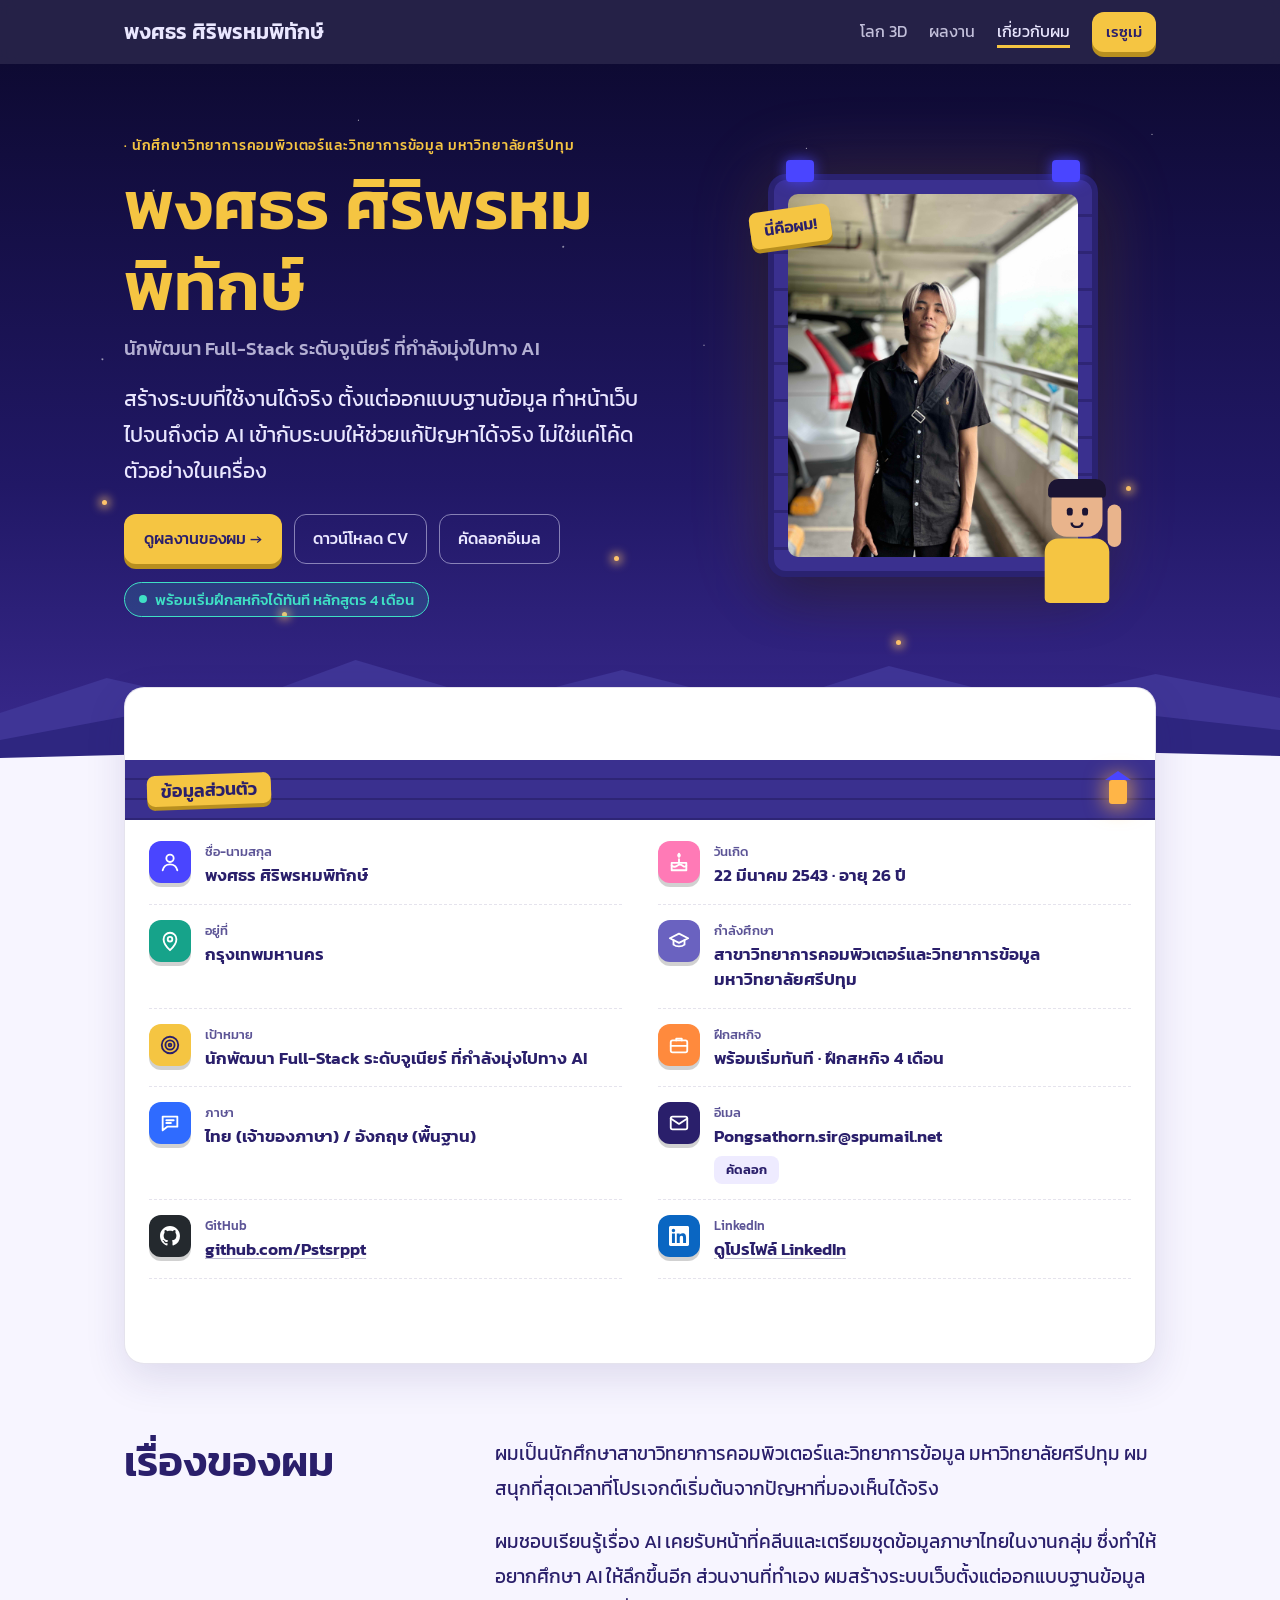
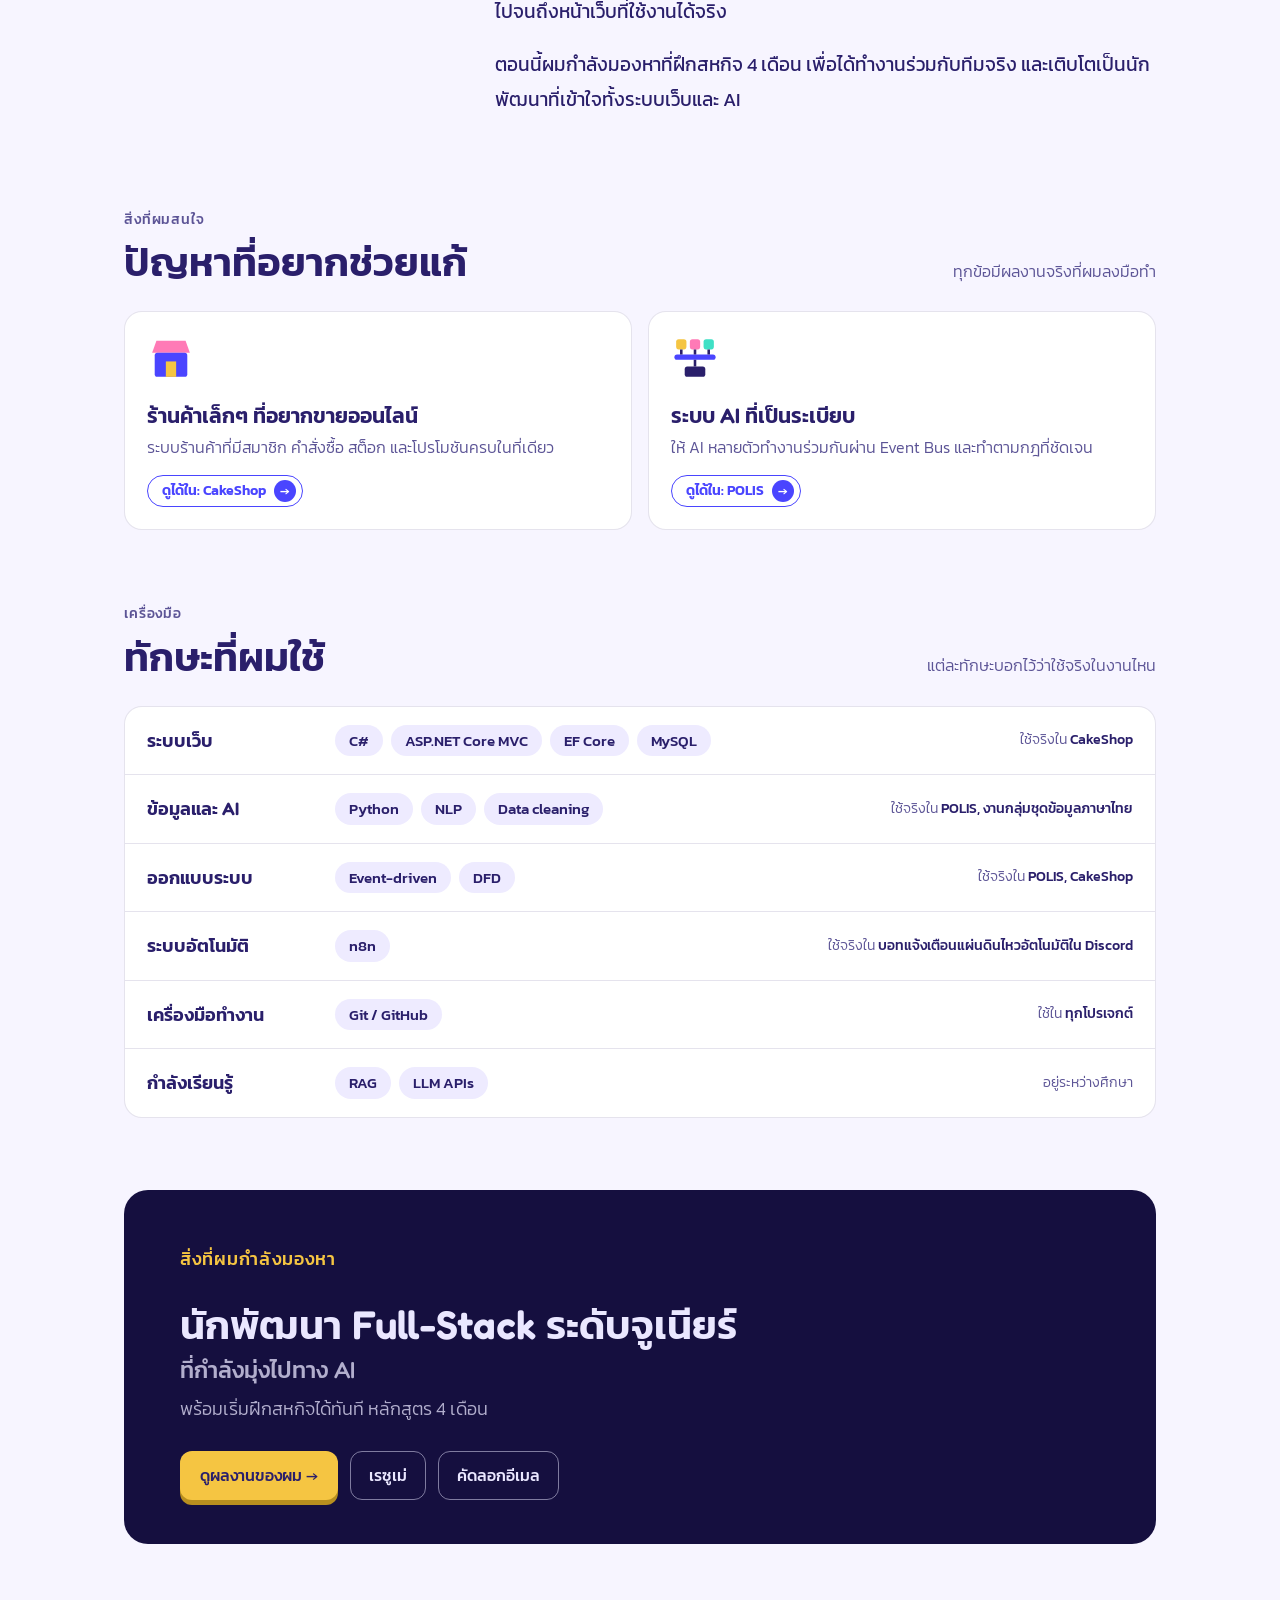
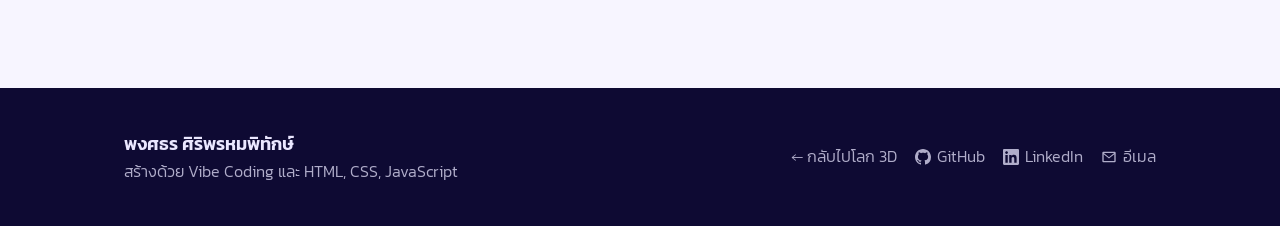
==== about.html @ 07e04ef9 "Add favicon and Open Graph / Twitter Card meta tags to all pages Also reverts URLs back to the Portf" ====
<!DOCTYPE html>
<html lang="th">
<head>
<meta charset="UTF-8">
<meta name="viewport" content="width=device-width, initial-scale=1">
<title>เกี่ยวกับผม | Pongsathorn Siriprompitak</title>
<meta name="description" content="แนะนำตัว Pongsathorn Siriprompitak นักศึกษาวิทยาการคอมพิวเตอร์และวิทยาการข้อมูล มหาวิทยาลัยศรีปทุม พร้อมฝึกสหกิจ">
<link rel="icon" type="image/svg+xml" href="favicon.svg">
<meta property="og:type" content="profile">
<meta property="og:title" content="เกี่ยวกับผม | Pongsathorn Siriprompitak">
<meta property="og:description" content="แนะนำตัว Pongsathorn Siriprompitak นักศึกษาวิทยาการคอมพิวเตอร์และวิทยาการข้อมูล มหาวิทยาลัยศรีปทุม พร้อมฝึกสหกิจ">
<meta property="og:url" content="https://pstsrppt.github.io/PortfolioPstsrppt.github.io/about.html">
<meta property="og:image" content="https://pstsrppt.github.io/PortfolioPstsrppt.github.io/images/me.jpg">
<meta name="twitter:card" content="summary_large_image">
<link rel="preconnect" href="https://fonts.googleapis.com">
<link href="https://fonts.googleapis.com/css2?family=Fredoka:wght@500;600;700&family=Kanit:wght@300;400;500;600&display=swap" rel="stylesheet">
<link rel="stylesheet" href="style.css">
</head>
<body>
<nav class="topnav" aria-label="เมนูหลัก"><div class="wrap">
  <a class="logo" href="index.html"><span data-bind="first">Pongsathorn</span><span class="ln"> <span data-bind="last">Siriprompitak</span></span></a>
  <div class="links">
    <a class="hide-m" href="index.html">โลก 3D</a>
    <a href="projects.html">ผลงาน</a>
    <a href="about.html">เกี่ยวกับผม</a>
    <a class="btn y sm" href="resume.html">เรซูเม่</a>
  </div>
</div></nav>
<header class="hero" data-glow>
  <span class="fly" style="left:8%;top:62%"></span><span class="fly" style="left:22%;top:78%;animation-delay:1.2s"></span>
  <span class="fly" style="left:48%;top:70%;animation-delay:2.4s"></span><span class="fly" style="left:70%;top:82%;animation-delay:.6s"></span>
  <span class="fly" style="left:88%;top:60%;animation-delay:3s"></span>
  <div class="wrap hgrid">
    <div>
      <p class="kick">· นักศึกษาวิทยาการคอมพิวเตอร์และวิทยาการข้อมูล มหาวิทยาลัยศรีปทุม</p>
      <h1><span data-bind="name">พงศธร ศิริพรหมพิทักษ์</span></h1>
      <p class="alias" data-bind="career">นักพัฒนา Full-Stack ระดับจูเนียร์ ที่กำลังมุ่งไปทาง AI</p>
      <p class="lead">สร้างระบบที่ใช้งานได้จริง ตั้งแต่ออกแบบฐานข้อมูล ทำหน้าเว็บ ไปจนถึงต่อ AI เข้ากับระบบให้ช่วยแก้ปัญหาได้จริง ไม่ใช่แค่โค้ดตัวอย่างในเครื่อง</p>
      <div class="ctas">
        <a class="btn y" href="projects.html">ดูผลงานของผม →</a>
        <a class="btn g" href="resume.pdf" download>ดาวน์โหลด CV</a>
        <button class="btn g" data-copy>คัดลอกอีเมล</button>
      </div>
      <span class="badge below"><i></i><span data-bind="avail">พร้อมเริ่มฝึกสหกิจได้ทันที</span></span>
    </div>
    <div class="frame">
      <span class="cap l"></span><span class="cap r"></span>
      <div class="board">
        <div class="photo">
          <img src="images/me.jpg" alt="รูปของผม">
        </div>
      </div>
      <span class="sticker">นี่คือผม!</span>
      <div class="peek"><div class="buddy" aria-hidden="true"></div></div>
    </div>
  </div>
  <svg class="hills" viewBox="0 0 1440 150" preserveAspectRatio="none" aria-hidden="true">
    <polygon fill="#3F3596" points="0,95 120,60 260,88 400,42 560,84 700,52 860,88 1000,48 1160,84 1300,56 1440,80 1440,150 0,150"/>
    <polygon fill="#2E2680" points="0,122 180,92 330,114 520,84 690,118 880,88 1060,116 1240,92 1440,112 1440,150 0,150"/>
    <polygon fill="#F7F5FF" points="0,140 360,132 720,138 1080,130 1440,138 1440,150 0,150"/>
  </svg>
</header>

<div class="wrap lift">
  <section class="pcard rv" aria-labelledby="pcTitle">
    <div class="pchead"><h2 class="pctag" id="pcTitle">ข้อมูลส่วนตัว</h2><span class="pclamp" aria-hidden="true"></span></div>
    <ul class="pcgrid">
      <li><span class="pi" style="--c:#4A45FF;--s:#fff"><svg viewBox="0 0 24 24" aria-hidden="true"><circle cx="12" cy="8" r="4"/><path d="M4 21c1-4.5 4.5-6.5 8-6.5s7 2 8 6.5"/></svg></span><div><small>ชื่อ-นามสกุล</small><b data-bind="name">Pongsathorn Siriprompitak</b></div></li>
      <li data-if="birthText"><span class="pi" style="--c:#FF7AB6;--s:#fff"><svg viewBox="0 0 24 24" aria-hidden="true"><path d="M4 21h16v-8H4z"/><path d="M4 16c2 1.5 4 1.5 6 0s4-1.5 6 0 3 1.5 4 0"/><path d="M12 13V9"/><path d="M12 6.5c-1-1-1-2.5 0-3.5 1 1 1 2.5 0 3.5z"/></svg></span><div><small>วันเกิด</small><b data-bind="birthText"></b></div></li>
      <li><span class="pi" style="--c:#16A38A;--s:#fff"><svg viewBox="0 0 24 24" aria-hidden="true"><path d="M12 22s7-6.5 7-12a7 7 0 0 0-14 0c0 5.5 7 12 7 12z"/><circle cx="12" cy="10" r="2.5"/></svg></span><div><small>อยู่ที่</small><b data-bind="location">กรุงเทพมหานคร</b></div></li>
      <li><span class="pi" style="--c:#6A62C0;--s:#fff"><svg viewBox="0 0 24 24" aria-hidden="true"><path d="M2 9l10-5 10 5-10 5z"/><path d="M6 11v5c3 2.5 9 2.5 12 0v-5"/></svg></span><div><small>กำลังศึกษา</small><b>สาขา<span data-bind="major">วิทยาการคอมพิวเตอร์และวิทยาการข้อมูล</span><br><span data-bind="universityFull">มหาวิทยาลัยศรีปทุม</span></b></div></li>
      <li><span class="pi" style="--c:#F5C542;--s:#2A1F6B"><svg viewBox="0 0 24 24" aria-hidden="true"><circle cx="12" cy="12" r="9"/><circle cx="12" cy="12" r="5"/><circle cx="12" cy="12" r="1.5"/></svg></span><div><small>เป้าหมาย</small><b data-bind="career">นักพัฒนา Full-Stack ระดับจูเนียร์ ที่กำลังมุ่งไปทาง AI</b></div></li>
      <li><span class="pi" style="--c:#FF8A3D;--s:#fff"><svg viewBox="0 0 24 24" aria-hidden="true"><rect x="3" y="7" width="18" height="13" rx="2"/><path d="M9 7V5h6v2M3 13h18"/></svg></span><div><small>ฝึกสหกิจ</small><b><span data-bind="start">พร้อมเริ่มทันที</span> · <span data-bind="coop">ฝึกสหกิจ 4 เดือน</span></b></div></li>
      <li><span class="pi" style="--c:#2F6BFF;--s:#fff"><svg viewBox="0 0 24 24" aria-hidden="true"><path d="M4 5h16v11H9l-5 4z"/><path d="M8 9h8M8 12h5"/></svg></span><div><small>ภาษา</small><b data-bind="languages">ไทย / อังกฤษ (พื้นฐาน)</b></div></li>
      <li><span class="pi" style="--c:#2A1F6B;--s:#fff"><svg viewBox="0 0 24 24" aria-hidden="true"><rect x="3" y="5" width="18" height="14" rx="2"/><path d="M3 7l9 6 9-6"/></svg></span><div><small>อีเมล</small><b data-bind="email">Pongsathorn.sir@spumail.net</b><button class="pcopy" data-copy>คัดลอก</button></div></li>
      <li><span class="pi solid" style="--c:#24292E;--s:#fff"><svg viewBox="0 0 16 16" aria-hidden="true"><path d="M8 0C3.58 0 0 3.58 0 8c0 3.54 2.29 6.53 5.47 7.59.4.07.55-.17.55-.38 0-.19-.01-.82-.01-1.49-2.01.37-2.53-.49-2.69-.94-.09-.23-.48-.94-.82-1.13-.28-.15-.68-.52-.01-.53.63-.01 1.08.58 1.23.82.72 1.21 1.87.87 2.33.66.07-.52.28-.87.51-1.07-1.78-.2-3.64-.89-3.64-3.95 0-.87.31-1.59.82-2.15-.08-.2-.36-1.02.08-2.12 0 0 .67-.21 2.2.82.64-.18 1.32-.27 2-.27.68 0 1.36.09 2 .27 1.53-1.04 2.2-.82 2.2-.82.44 1.1.16 1.92.08 2.12.51.56.82 1.27.82 2.15 0 3.07-1.87 3.75-3.65 3.95.29.25.54.73.54 1.48 0 1.07-.01 1.93-.01 2.2 0 .21.15.46.55.38A8.013 8.013 0 0 0 16 8c0-4.42-3.58-8-8-8z"/></svg></span><div><small>GitHub</small><b><a data-link="github">github.com/Pstsrppt</a></b></div></li>
      <li><span class="pi solid" style="--c:#0A66C2;--s:#fff"><svg viewBox="0 0 24 24" aria-hidden="true"><path d="M20.447 20.452h-3.554v-5.569c0-1.328-.027-3.037-1.852-3.037-1.853 0-2.136 1.445-2.136 2.939v5.667H9.351V9h3.414v1.561h.046c.477-.9 1.637-1.85 3.37-1.85 3.601 0 4.267 2.37 4.267 5.455v6.286zM5.337 7.433c-1.144 0-2.063-.926-2.063-2.065 0-1.138.92-2.063 2.063-2.063 1.14 0 2.064.925 2.064 2.063 0 1.139-.925 2.065-2.064 2.065zm1.782 13.019H3.555V9h3.564v11.452zM22.225 0H1.771C.792 0 0 .774 0 1.729v20.542C0 23.227.792 24 1.771 24h20.451C23.2 24 24 23.227 24 22.271V1.729C24 .774 23.2 0 22.222 0h.003z"/></svg></span><div><small>LinkedIn</small><b><a data-link="linkedin">ดูโปรไฟล์ LinkedIn</a></b></div></li>
    </ul>
  </section>
</div>

<section><div class="wrap story">
  <h2 class="rv">เรื่องของผม</h2>
  <div class="rv">
    <p>ผมเป็นนักศึกษาสาขาวิทยาการคอมพิวเตอร์และวิทยาการข้อมูล มหาวิทยาลัยศรีปทุม ผมสนุกที่สุดเวลาที่โปรเจกต์เริ่มต้นจากปัญหาที่มองเห็นได้จริง</p>
    <p>ผมชอบเรียนรู้เรื่อง AI เคยรับหน้าที่คลีนและเตรียมชุดข้อมูลภาษาไทยในงานกลุ่ม ซึ่งทำให้อยากศึกษา AI ให้ลึกขึ้นอีก ส่วนงานที่ทำเอง ผมสร้างระบบเว็บตั้งแต่ออกแบบฐานข้อมูลไปจนถึงหน้าเว็บที่ใช้งานได้จริง</p>
    <p>ตอนนี้ผมกำลังมองหาที่ฝึกสหกิจ 4 เดือน เพื่อได้ทำงานร่วมกับทีมจริง และเติบโตเป็นนักพัฒนาที่เข้าใจทั้งระบบเว็บและ AI</p>
  </div>
</div></section>

<section style="padding-top:0"><div class="wrap">
  <div class="sechead rv"><div><p class="kick">สิ่งที่ผมสนใจ</p><h2>ปัญหาที่อยากช่วยแก้</h2></div><p>ทุกข้อมีผลงานจริงที่ผมลงมือทำ</p></div>
  <div class="cards">
    <article class="card rv">
      <svg class="ico" viewBox="0 0 56 56" aria-hidden="true"><path d="M6 22l5-14h34l5 14z" fill="#FF7AB6"/><rect x="9" y="22" width="38" height="28" rx="3" fill="#4A45FF"/><rect x="22" y="32" width="12" height="18" fill="#F5C542"/></svg>
      <h3>ร้านค้าเล็กๆ ที่อยากขายออนไลน์</h3><p>ระบบร้านค้าที่มีสมาชิก คำสั่งซื้อ สต็อก และโปรโมชันครบในที่เดียว</p><a class="seein" href="projects.html#cakeshop">ดูได้ใน: CakeShop</a>
    </article>
    <article class="card rv">
      <svg class="ico" viewBox="0 0 56 56" aria-hidden="true"><rect x="4" y="24" width="48" height="6" rx="3" fill="#4A45FF"/><rect x="6" y="6" width="12" height="12" rx="3" fill="#F5C542"/><rect x="22" y="6" width="12" height="12" rx="3" fill="#FF7AB6"/><rect x="38" y="6" width="12" height="12" rx="3" fill="#3FE0C5"/><rect x="16" y="38" width="24" height="12" rx="3" fill="#2A1F6B"/><path d="M12 18v6M28 18v6M44 18v6M28 30v8" stroke="#2A1F6B" stroke-width="3"/></svg>
      <h3>ระบบ AI ที่เป็นระเบียบ</h3><p>ให้ AI หลายตัวทำงานร่วมกันผ่าน Event Bus และทำตามกฎที่ชัดเจน</p><a class="seein" href="projects.html#polis">ดูได้ใน: POLIS</a>
    </article>
  </div>
</div></section>

<section style="padding-top:0"><div class="wrap">
  <div class="sechead rv"><div><p class="kick">เครื่องมือ</p><h2>ทักษะที่ผมใช้</h2></div><p>แต่ละทักษะบอกไว้ว่าใช้จริงในงานไหน</p></div>
  <div class="tools rv">
    <div class="trow"><b>ระบบเว็บ</b><div class="chips"><span>C#</span><span>ASP.NET Core MVC</span><span>EF Core</span><span>MySQL</span></div><p class="proof">ใช้จริงใน <strong>CakeShop</strong></p></div>
    <div class="trow"><b>ข้อมูลและ AI</b><div class="chips"><span>Python</span><span>NLP</span><span>Data cleaning</span></div><p class="proof">ใช้จริงใน <strong>POLIS, งานกลุ่มชุดข้อมูลภาษาไทย</strong></p></div>
    <div class="trow"><b>ออกแบบระบบ</b><div class="chips"><span>Event-driven</span><span>DFD</span></div><p class="proof">ใช้จริงใน <strong>POLIS, CakeShop</strong></p></div>
    <div class="trow"><b>ระบบอัตโนมัติ</b><div class="chips"><span>n8n</span></div><p class="proof">ใช้จริงใน <strong data-bind="n8n">[โปรเจกต์ที่ใช้ n8n]</strong></p></div>
    <div class="trow"><b>เครื่องมือทำงาน</b><div class="chips"><span>Git / GitHub</span></div><p class="proof">ใช้ใน <strong>ทุกโปรเจกต์</strong></p></div>
    <div class="trow"><b>กำลังเรียนรู้</b><div class="chips"><span>RAG</span><span>LLM APIs</span></div><p class="proof">อยู่ระหว่างศึกษา</p></div>
  </div>
</div></section>

<section style="padding-top:0"><div class="wrap">
  <div class="look rv" data-glow>
    <p class="kick">สิ่งที่ผมกำลังมองหา</p>
    <h2><span data-bind="careerRole">นักพัฒนา Full-Stack ระดับจูเนียร์</span><span class="focus" data-bind="careerFocus">ที่กำลังมุ่งไปทาง AI</span></h2>
    <p data-bind="avail">พร้อมเริ่มฝึกสหกิจได้ทันที</p>
    <div class="ctas">
      <a class="btn y" href="projects.html">ดูผลงานของผม →</a>
      <a class="btn g" href="resume.html">เรซูเม่</a>
      <button class="btn g" data-copy>คัดลอกอีเมล</button>
    </div>
  </div>
</div></section>
<footer><div class="wrap">
  <div><b data-bind="name">Pongsathorn Siriprompitak</b><br>สร้างด้วย Vibe Coding และ HTML, CSS, JavaScript</div>
  <div class="fl"><a href="index.html">← กลับไปโลก 3D</a><a data-link="github"><svg viewBox="0 0 16 16" aria-hidden="true"><path d="M8 0C3.58 0 0 3.58 0 8c0 3.54 2.29 6.53 5.47 7.59.4.07.55-.17.55-.38 0-.19-.01-.82-.01-1.49-2.01.37-2.53-.49-2.69-.94-.09-.23-.48-.94-.82-1.13-.28-.15-.68-.52-.01-.53.63-.01 1.08.58 1.23.82.72 1.21 1.87.87 2.33.66.07-.52.28-.87.51-1.07-1.78-.2-3.64-.89-3.64-3.95 0-.87.31-1.59.82-2.15-.08-.2-.36-1.02.08-2.12 0 0 .67-.21 2.2.82.64-.18 1.32-.27 2-.27.68 0 1.36.09 2 .27 1.53-1.04 2.2-.82 2.2-.82.44 1.1.16 1.92.08 2.12.51.56.82 1.27.82 2.15 0 3.07-1.87 3.75-3.65 3.95.29.25.54.73.54 1.48 0 1.07-.01 1.93-.01 2.2 0 .21.15.46.55.38A8.013 8.013 0 0 0 16 8c0-4.42-3.58-8-8-8z"/></svg>GitHub</a><a data-link="linkedin"><svg viewBox="0 0 24 24" aria-hidden="true"><path d="M20.447 20.452h-3.554v-5.569c0-1.328-.027-3.037-1.852-3.037-1.853 0-2.136 1.445-2.136 2.939v5.667H9.351V9h3.414v1.561h.046c.477-.9 1.637-1.85 3.37-1.85 3.601 0 4.267 2.37 4.267 5.455v6.286zM5.337 7.433c-1.144 0-2.063-.926-2.063-2.065 0-1.138.92-2.063 2.063-2.063 1.14 0 2.064.925 2.064 2.063 0 1.139-.925 2.065-2.064 2.065zm1.782 13.019H3.555V9h3.564v11.452zM22.225 0H1.771C.792 0 0 .774 0 1.729v20.542C0 23.227.792 24 1.771 24h20.451C23.2 24 24 23.227 24 22.271V1.729C24 .774 23.2 0 22.222 0h.003z"/></svg>LinkedIn</a><a data-link="email"><svg viewBox="0 0 24 24" aria-hidden="true"><path d="M2 5.5A1.5 1.5 0 0 1 3.5 4h17A1.5 1.5 0 0 1 22 5.5v13a1.5 1.5 0 0 1-1.5 1.5h-17A1.5 1.5 0 0 1 2 18.5v-13zm2.2.5 7.8 6.2L19.8 6H4.2zM4 7.9V18h16V7.9l-8 6.4-8-6.4z"/></svg>อีเมล</a></div>
</div></footer>
<script src="data.js"></script>
<script src="site.js"></script>
</body>
</html>
---- style.css ----
:root{--night:#150F3F;--deep:#0E0A33;--wood:#5F55C9;--wood2:#3A308F;--blue:#4A45FF;--amber:#FFB547;--tag:#F5C542;--ink:#2A1F6B;--text:#EAE7FF;--soft:rgba(234,231,255,.74);--paper:#F7F5FF;--muted:#5C5496;--line:rgba(42,31,107,.12);--chip:#EEEBFF;--live:#3FE0C5}
*{box-sizing:border-box;margin:0}
html{scroll-behavior:smooth}
body{font-family:Kanit,sans-serif;font-weight:300;color:var(--ink);background:var(--paper);line-height:1.7}
a{color:inherit}
button{font:inherit;cursor:pointer}
:focus-visible{outline:3px solid var(--amber);outline-offset:3px}
.wrap{max-width:1080px;margin:0 auto;padding:0 24px}
h1,h2,h3{font-family:Fredoka,Kanit,sans-serif;font-weight:600;line-height:1.2}
.kick{font-size:14px;letter-spacing:.06em;font-weight:500;color:#6A62C0;margin-bottom:6px}

/* ---------- nav ---------- */
.topnav{position:sticky;top:0;z-index:10;background:rgba(14,10,51,.9);backdrop-filter:blur(8px);color:var(--text)}
.topnav .wrap{display:flex;align-items:center;justify-content:space-between;height:64px;gap:16px}
.logo{font-family:Fredoka,Kanit,sans-serif;font-weight:600;font-size:21px;text-decoration:none;white-space:nowrap}
.links{display:flex;align-items:center;gap:22px;font-weight:400}
.links a{text-decoration:none;opacity:.8}
.links a:hover,.links a[aria-current]{opacity:1}
.links a[aria-current]:not(.btn){text-decoration:underline;text-decoration-color:var(--tag);text-decoration-thickness:3px;text-underline-offset:8px}

/* ---------- buttons ---------- */
.btn{display:inline-flex;align-items:center;gap:8px;text-decoration:none;border:0;border-radius:12px;padding:11px 20px;font-weight:500;font-size:16px;transition:transform .12s,box-shadow .12s;opacity:1!important}
.btn.y{background:var(--tag);color:var(--ink);box-shadow:0 5px 0 #B88F1F}
.btn.b{background:var(--blue);color:#fff;box-shadow:0 5px 0 #2A26B8}
.btn.g{background:transparent;color:var(--text);border:1.5px solid rgba(234,231,255,.5);padding:10px 18px}
.btn.gi{background:transparent;color:var(--ink);border:1.5px solid rgba(42,31,107,.3);padding:10px 18px}
.btn.y:hover{transform:translateY(2px);box-shadow:0 3px 0 #B88F1F}.btn.b:hover{transform:translateY(2px);box-shadow:0 3px 0 #2A26B8}
.btn.g:hover{border-color:var(--tag);color:var(--tag)}.btn.gi:hover{border-color:var(--ink)}
.btn.sm{padding:7px 14px;font-size:15px}
.ctas{display:flex;gap:12px;flex-wrap:wrap;align-items:center}

/* ---------- night hero ---------- */
.hero{position:relative;overflow:hidden;color:var(--text);background:linear-gradient(#0E0A33 0%,#211866 60%,#3A2A8F 100%);padding:70px 0 150px}
.hero.short{padding:56px 0 120px}
.hero::before{content:"";position:absolute;inset:0;opacity:.7;background-image:radial-gradient(1.5px 1.5px at 12% 18%,#fff,transparent),radial-gradient(1px 1px at 28% 8%,#fff,transparent),radial-gradient(1.5px 1.5px at 44% 26%,#fff,transparent),radial-gradient(1px 1px at 63% 12%,#fff,transparent),radial-gradient(1.5px 1.5px at 78% 30%,#fff,transparent),radial-gradient(1px 1px at 90% 10%,#fff,transparent),radial-gradient(1px 1px at 55% 40%,#fff,transparent),radial-gradient(1.5px 1.5px at 8% 42%,#fff,transparent)}
.hills{position:absolute;left:0;right:0;bottom:-1px;width:100%;height:150px}
.fly{position:absolute;width:5px;height:5px;border-radius:50%;background:#FFC46B;box-shadow:0 0 10px 3px rgba(255,196,107,.7);animation:fly 6s ease-in-out infinite}
@keyframes fly{0%,100%{transform:translate(0,0);opacity:.3}50%{transform:translate(18px,-22px);opacity:1}}
.hero .wrap{position:relative;z-index:1}
.hero .kick{color:var(--tag)}
.hero h1{font-size:clamp(38px,6vw,68px);margin:6px 0 6px}
.hero h1 span{color:var(--tag)}
.hero .alias{color:var(--soft);font-size:19px;font-weight:500}
.hero .lead{font-size:clamp(18px,2.2vw,21px);line-height:1.7;margin:16px 0 26px;max-width:32em;font-weight:400}
.badge{display:inline-flex;align-items:center;gap:8px;font-size:15px;font-weight:500;padding:4px 14px;border-radius:40px;background:rgba(63,224,197,.15);color:var(--live);border:1px solid var(--live)}
.badge.below{margin-top:18px}
.badge i{width:8px;height:8px;border-radius:50%;background:var(--live);animation:ping 1.8s infinite}
@keyframes ping{0%{box-shadow:0 0 0 0 rgba(63,224,197,.7)}70%{box-shadow:0 0 0 8px rgba(63,224,197,0)}100%{box-shadow:0 0 0 0 rgba(63,224,197,0)}}
.hgrid{display:grid;grid-template-columns:1.2fr 1fr;gap:50px;align-items:center}

/* photo board + character */
.frame{position:relative;justify-self:center;width:min(330px,100%)}
.frame .cap{position:absolute;top:-14px;width:28px;height:22px;background:var(--blue);border-radius:4px;box-shadow:0 0 14px rgba(74,69,255,.8)}
.frame .cap.l{left:18px}.frame .cap.r{right:18px}
.board{background:repeating-linear-gradient(180deg,var(--wood2) 0 34px,#2E2575 34px 37px);border:6px solid #2A2270;border-radius:18px;padding:14px;box-shadow:0 20px 50px rgba(0,0,0,.35),0 0 80px rgba(255,181,71,.18)}
.photo{aspect-ratio:4/5;border-radius:10px;overflow:hidden;background:repeating-linear-gradient(45deg,#2B2378 0 14px,#322A85 14px 28px);display:grid;place-items:center;text-align:center;color:var(--soft);font-weight:400}
.photo img{width:100%;height:100%;object-fit:cover;display:block}
.sticker{position:absolute;left:-18px;top:34px;background:var(--tag);color:var(--ink);font-weight:600;padding:5px 14px;border-radius:8px;transform:rotate(-8deg);box-shadow:0 4px 0 #B88F1F}
.peek{position:absolute;right:-30px;bottom:-26px;transform:scale(.85);transform-origin:100% 100%}
.buddy{position:relative;width:120px;height:150px}
.buddy .arm{position:absolute;left:96px;top:34px;width:16px;height:50px;background:#E9B48C;border-radius:8px;transform-origin:50% 100%;animation:wave 1.1s ease-in-out 3;animation-delay:.8s}
@keyframes wave{50%{transform:rotate(28deg)}}
.buddy .body{position:absolute;left:22px;top:74px;width:76px;height:76px;background:var(--tag);border-radius:16px 16px 6px 6px}
.buddy .head{position:absolute;left:30px;top:12px;width:60px;height:60px;background:#E9B48C;border-radius:18px}
.buddy .hair{position:absolute;left:26px;top:4px;width:68px;height:22px;background:#1B1433;border-radius:12px 12px 4px 4px}
.buddy .eye{position:absolute;top:38px;width:7px;height:9px;background:#1B1433;border-radius:3px;animation:blink 4s infinite}
.buddy .eye.l{left:48px}.buddy .eye.r{left:66px}
@keyframes blink{0%,94%,100%{transform:scaleY(1)}96%{transform:scaleY(.1)}}
.buddy .mouth{position:absolute;left:52px;top:55px;width:16px;height:7px;border:3px solid #1B1433;border-top:0;border-radius:0 0 10px 10px}

/* ---------- content blocks ---------- */
section{padding:72px 0}
.lift{position:relative;z-index:2;margin-top:-80px}
.facts{display:grid;grid-template-columns:repeat(4,1fr);gap:14px}
.fact{background:#fff;border:1.5px solid var(--line);border-radius:16px;padding:18px;box-shadow:0 10px 30px rgba(42,31,107,.08)}
.fact b{display:block;font-family:Fredoka,Kanit,sans-serif;font-weight:600;font-size:23px;line-height:1.3}
.fact span{color:var(--muted);font-size:15px}
.story{display:grid;grid-template-columns:1fr 2fr;gap:40px}
.story h2{font-size:clamp(30px,4vw,42px);position:sticky;top:96px;align-self:start}
.story p{font-size:clamp(17px,1.9vw,19px);line-height:1.85;font-weight:400;margin-bottom:18px;max-width:38em}
.sechead{display:flex;justify-content:space-between;align-items:end;gap:20px;flex-wrap:wrap;margin-bottom:26px}
.sechead h2{font-size:clamp(28px,4vw,40px)}
.sechead p{color:var(--muted);max-width:30em}
.cards{display:grid;grid-template-columns:repeat(2,1fr);gap:16px}
.card{background:#fff;border:1.5px solid var(--line);border-radius:18px;padding:22px;transition:transform .2s,box-shadow .2s}
.card:hover{transform:translateY(-4px);box-shadow:0 14px 30px rgba(42,31,107,.1)}
.ico{width:48px;height:48px;margin-bottom:12px}
.card h3{font-size:21px;margin-bottom:6px}
.card p{color:var(--muted);font-size:16px}
.seein{display:inline-flex;align-items:center;gap:8px;margin-top:14px;font-size:14px;font-weight:600;background:#fff;border:1.5px solid var(--blue);border-radius:30px;padding:3px 6px 3px 14px;color:var(--blue);text-decoration:none;transition:background .15s,color .15s,transform .15s,box-shadow .15s}
.seein::after{content:"→";flex:none;display:inline-grid;place-items:center;width:22px;height:22px;border-radius:50%;background:var(--blue);color:#fff;font-size:13px;transition:transform .15s}
.seein:hover{background:var(--blue);color:#fff;transform:translateY(-2px);box-shadow:0 6px 14px rgba(74,69,255,.28)}
.seein:hover::after{background:#fff;color:var(--blue);transform:translateX(2px)}
.tools{background:#fff;border:1.5px solid var(--line);border-radius:18px;overflow:hidden}
.trow{display:grid;grid-template-columns:170px 1fr auto;gap:18px;align-items:center;padding:18px 22px;border-bottom:1px solid var(--line)}
.trow:last-child{border-bottom:0}
.trow b{font-family:Fredoka,Kanit,sans-serif;font-weight:600;font-size:18px}
.chips{display:flex;flex-wrap:wrap;gap:8px}
.chips span{background:var(--chip);border-radius:30px;padding:3px 14px;font-weight:500;font-size:15px}
.proof{font-size:14px;color:var(--muted);text-align:right}
.proof strong{color:var(--ink);font-weight:500}
.look{background:var(--night);color:var(--text);border-radius:24px;padding:44px clamp(22px,5vw,56px);position:relative;overflow:hidden}
.look .kick{color:var(--tag)}
.look h2{font-size:clamp(26px,4vw,40px);max-width:22em;position:relative;text-wrap:balance}
.look h2 .focus{display:block;font-size:.58em;font-weight:500;color:var(--soft);margin-top:8px}
.look p{color:var(--soft);font-size:18px;margin:10px 0 26px;position:relative}
.look .ctas{position:relative}

/* ---------- projects page ---------- */
.case{display:grid;grid-template-columns:1.05fr 1fr;gap:0;background:var(--night);color:var(--text);border:0;border-radius:22px;overflow:hidden;margin-bottom:26px;scroll-margin-top:76px;box-shadow:0 20px 50px rgba(21,15,63,.35)}
.case .shot{background:linear-gradient(150deg,color-mix(in srgb,var(--c,#4A45FF) 55%,var(--night)),var(--night));aspect-ratio:16/11;align-self:start;display:grid;place-items:center;color:var(--muted);position:relative}
.case .shot img{width:100%;height:100%;object-fit:cover;object-position:top;display:block;position:absolute;inset:0}
.case .shot .chrome{position:absolute;top:0;left:0;right:0;z-index:1;display:flex;align-items:center;gap:6px;padding:10px 14px;background:rgba(10,7,35,.6);-webkit-backdrop-filter:blur(4px);backdrop-filter:blur(4px)}
.case .shot .chrome i{width:9px;height:9px;border-radius:50%;flex:none}
.case .shot .chrome i:nth-child(1){background:#FF5F7E}
.case .shot .chrome i:nth-child(2){background:#FFC54D}
.case .shot .chrome i:nth-child(3){background:#3FE0C5}
.case .shot .chrome span{margin-left:8px;font-size:13px;color:rgba(234,231,255,.75);white-space:nowrap;overflow:hidden;text-overflow:ellipsis}
.case .body{padding:28px 30px}
.tagrow{display:flex;gap:8px;flex-wrap:wrap;margin-bottom:10px}
.tag{display:inline-block;font-size:14px;font-weight:500;padding:2px 12px;border-radius:30px;background:rgba(234,231,255,.12);color:var(--text)}
.tag.star{background:var(--tag);color:var(--ink)}
.case h2{font-size:clamp(28px,3.4vw,38px);margin-bottom:12px;color:var(--c,var(--tag));font-family:Fredoka,Kanit,sans-serif}
.dl{display:grid;grid-template-columns:auto 1fr;gap:10px 18px;margin:6px 0 20px}
.dl dt{font-weight:500;color:var(--tag);white-space:nowrap}
.dl dd{line-height:1.65;color:var(--soft)}
.case .chips span{background:rgba(234,231,255,.12);color:var(--text)}
.soon{border:2px dashed rgba(42,31,107,.25);border-radius:22px;padding:26px 28px;display:flex;justify-content:space-between;align-items:center;gap:16px;flex-wrap:wrap;color:var(--muted)}
.soon b{color:var(--ink);font-family:Fredoka,Kanit,sans-serif;font-weight:600;font-size:20px}

/* ---------- resume page ---------- */
.toolbar{display:flex;gap:10px;flex-wrap:wrap;margin-top:20px}
.sheet{max-width:860px;margin:-80px auto 0;position:relative;z-index:2;background:#fff;border-radius:18px;box-shadow:0 20px 60px rgba(42,31,107,.16);display:grid;grid-template-columns:260px 1fr;overflow:hidden}
.side{background:var(--night);color:var(--text);padding:30px 24px}
.rphoto{width:92px;height:92px;border-radius:50%;object-fit:cover;display:block;margin:0 auto 18px;border:3px solid rgba(234,231,255,.25)}
.side h3{font-size:15px;letter-spacing:.04em;color:var(--tag);margin:22px 0 8px;font-weight:600}
.side h3:first-of-type{margin-top:0}
.side p,.side li{font-size:15px;line-height:1.6}
.side ul{list-style:none;padding:0}
.side li{margin-bottom:6px}
.side a{color:var(--text);word-break:break-all}
.side .chips span{background:rgba(234,231,255,.12);color:var(--text);font-size:14px}
.side .grp{margin-bottom:10px}
.side .grp small{display:block;color:var(--soft);font-size:13px;margin-bottom:4px}
.mainr{padding:32px 34px}
.mainr h1{font-size:clamp(28px,4vw,38px)}
.mainr .role{color:#6A62C0;font-weight:500;font-size:18px;margin:4px 0 12px}
.mainr h2{font-size:19px;border-bottom:2px solid var(--line);padding-bottom:6px;margin:26px 0 12px}
.mainr p{line-height:1.75}
.item{margin-bottom:16px}
.item .top{display:flex;justify-content:space-between;gap:12px;flex-wrap:wrap}
.item b{font-weight:600;font-size:17px}
.item .when{color:var(--muted);font-size:15px}
.item ul{padding-left:20px;margin-top:4px}
.item li{margin-bottom:3px;line-height:1.65}
.item .lnk{font-size:14px;color:#6A62C0}

/* ---------- footer, toast, reveal ---------- */
footer{background:var(--deep);color:var(--soft);padding:40px 0;margin-top:72px}
footer .wrap{display:flex;justify-content:space-between;gap:20px;flex-wrap:wrap;align-items:center}
footer b{color:var(--text);font-family:Fredoka,Kanit,sans-serif;font-weight:600;font-size:18px}
footer .fl{display:flex;gap:18px;flex-wrap:wrap}
footer a{text-decoration:none}footer a:hover{color:var(--tag)}
footer .fl a{display:inline-flex;align-items:center;gap:6px}
footer .fl svg{width:16px;height:16px;fill:currentColor;flex:none}
#toast{position:fixed;left:50%;bottom:24px;transform:translate(-50%,20px);background:var(--tag);color:var(--ink);font-weight:500;padding:9px 20px;border-radius:40px;opacity:0;transition:opacity .3s,transform .3s;pointer-events:none;z-index:20}
#toast.show{opacity:1;transform:translate(-50%,0)}
.rv{opacity:0;transform:translateY(24px);transition:opacity .6s ease,transform .6s ease}
.rv.in{opacity:1;transform:none}

@media (max-width:900px){.hgrid{grid-template-columns:1fr}.frame{max-width:290px;margin-top:10px}.facts{grid-template-columns:1fr 1fr}.story{grid-template-columns:1fr;gap:10px}.story h2{position:static}.cards{grid-template-columns:1fr}.trow{grid-template-columns:1fr;gap:8px}.proof{text-align:left}.case{grid-template-columns:1fr}.sheet{grid-template-columns:1fr}}
@media (max-width:700px){.logo .ln{display:none}.links{gap:14px}.links .hide-m{display:none}.hero{padding:40px 0 130px}.peek{right:-10px}.mainr{padding:26px 22px}}
@media (prefers-reduced-motion:reduce){*{animation:none!important;transition:none!important;scroll-behavior:auto!important}.rv{opacity:1;transform:none}}
@media print{
  @page{size:A4;margin:10mm}
  body{background:#fff;font-size:13.5px}
  .topnav,.hero,footer,.toolbar,#toast,.noprint{display:none!important}
  .sheet{margin:0;box-shadow:none;border-radius:0;max-width:none;grid-template-columns:220px 1fr}
  .side{-webkit-print-color-adjust:exact;print-color-adjust:exact;padding:20px 18px}
  .rphoto{width:64px;height:64px;margin:0 auto 10px}
  .side h3{margin:14px 0 6px}
  .side h3:first-of-type{margin-top:0}
  .side li{margin-bottom:4px}
  .mainr{padding:20px 24px}
  .mainr h1{font-size:26px}
  .mainr .role{font-size:16px;margin:2px 0 8px}
  .mainr p{line-height:1.5}
  .mainr h2{margin:14px 0 8px;padding-bottom:4px}
  .item{margin-bottom:10px}
  .item li{margin-bottom:1px;line-height:1.45}
  .rv{opacity:1;transform:none}
  a{text-decoration:none}
}

.pcard{background:#fff;border:1.5px solid var(--line);border-radius:20px;overflow:hidden;box-shadow:0 14px 40px rgba(42,31,107,.12)}
.pchead{position:relative;height:60px;display:flex;align-items:center;padding:0 22px;background:repeating-linear-gradient(180deg,#3A308F 0 18px,#2E2575 18px 20px)}
.pctag{margin:0;background:var(--tag);color:var(--ink);font-family:Fredoka,Kanit,sans-serif;font-weight:600;font-size:18px;line-height:1.3;padding:4px 14px;border-radius:8px;transform:rotate(-2deg);box-shadow:0 4px 0 #B88F1F}
.pclamp{position:absolute;right:28px;top:20px;width:18px;height:24px;background:var(--amber);border-radius:3px;box-shadow:0 0 18px 6px rgba(255,181,71,.55)}
.pclamp::before{content:"";position:absolute;left:-4px;right:-4px;top:-9px;height:9px;background:var(--blue);clip-path:polygon(50% 0,100% 100%,0 100%)}
.pcgrid{list-style:none;margin:0;padding:6px 24px 12px;display:grid;grid-template-columns:1fr 1fr;column-gap:36px}
.pcgrid li{display:flex;gap:14px;align-items:flex-start;padding:15px 0;border-bottom:1.5px dashed rgba(42,31,107,.12)}
.pi{flex:none;width:42px;height:42px;border-radius:12px;display:grid;place-items:center;background:var(--c);box-shadow:0 4px 0 rgba(0,0,0,.18)}
.pi svg{width:22px;height:22px;fill:none;stroke:var(--s);stroke-width:2;stroke-linecap:round;stroke-linejoin:round}
.pi.solid svg{width:20px;height:20px;fill:var(--s);stroke:none}
.pcgrid small{display:block;font-size:13px;font-weight:500;color:var(--muted)}
.pcgrid b{display:block;font-weight:600;font-size:17px;line-height:1.5;color:var(--ink)}
.pcgrid b a{color:inherit;text-decoration:underline;text-decoration-color:rgba(42,31,107,.3);text-underline-offset:3px}
.pcgrid b a:hover{text-decoration-color:currentColor}
.pcopy{margin-top:6px;background:#EEEBFF;border:0;border-radius:8px;padding:3px 12px;font-size:13px;font-weight:600;color:var(--ink)}
.pcopy:hover{background:var(--tag)}
@media (max-width:760px){.pcgrid{grid-template-columns:1fr;padding:4px 18px 10px}}
/* ===== แสงตามเมาส์ (ใช้กับส่วนที่มี data-glow) ===== */
[data-glow]{position:relative;overflow:hidden}
.hero .wrap,.look>*:not(.mglow){position:relative;z-index:1}
.mglow{position:absolute;left:0;top:0;width:460px;height:460px;border-radius:50%;pointer-events:none;opacity:0;transition:opacity .45s ease;background:radial-gradient(circle,rgba(255,181,71,.34) 0%,rgba(255,181,71,.12) 35%,rgba(255,181,71,0) 68%);mix-blend-mode:screen;z-index:0}
.mglow.on{opacity:1}
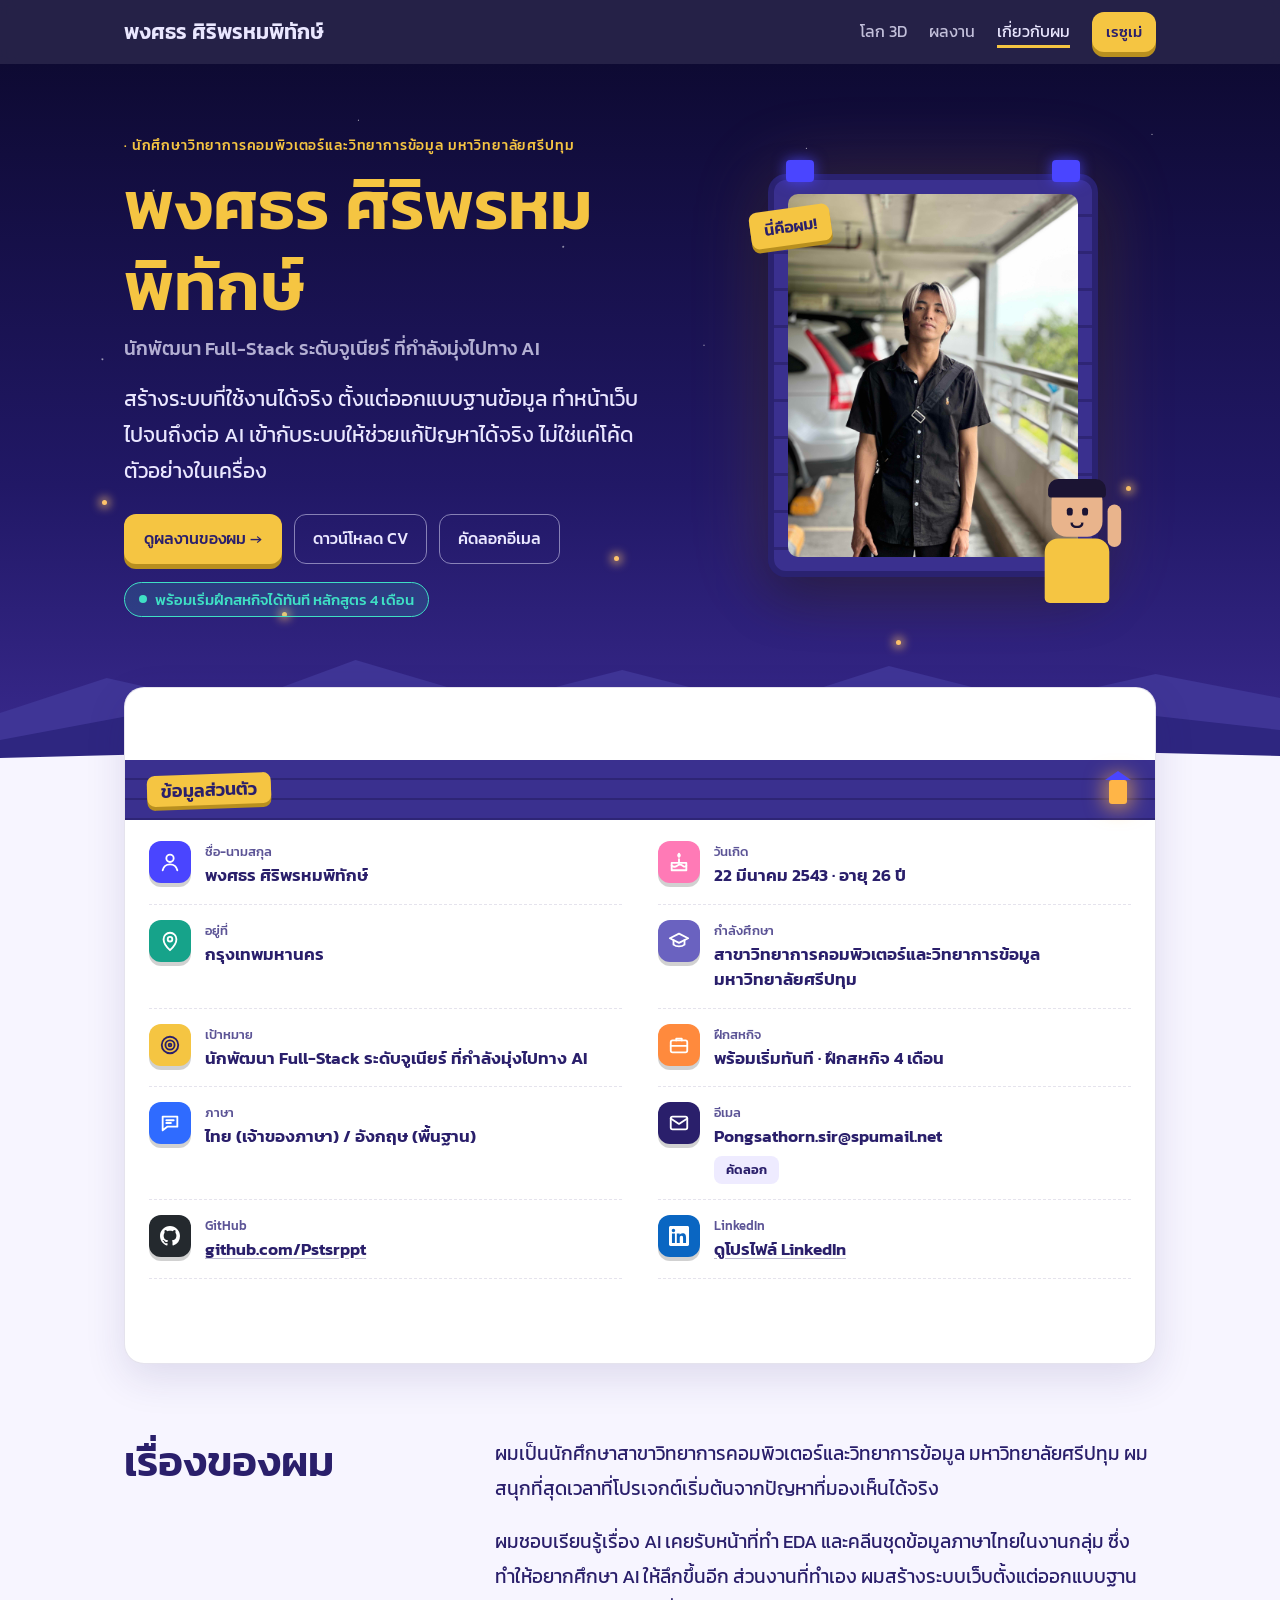
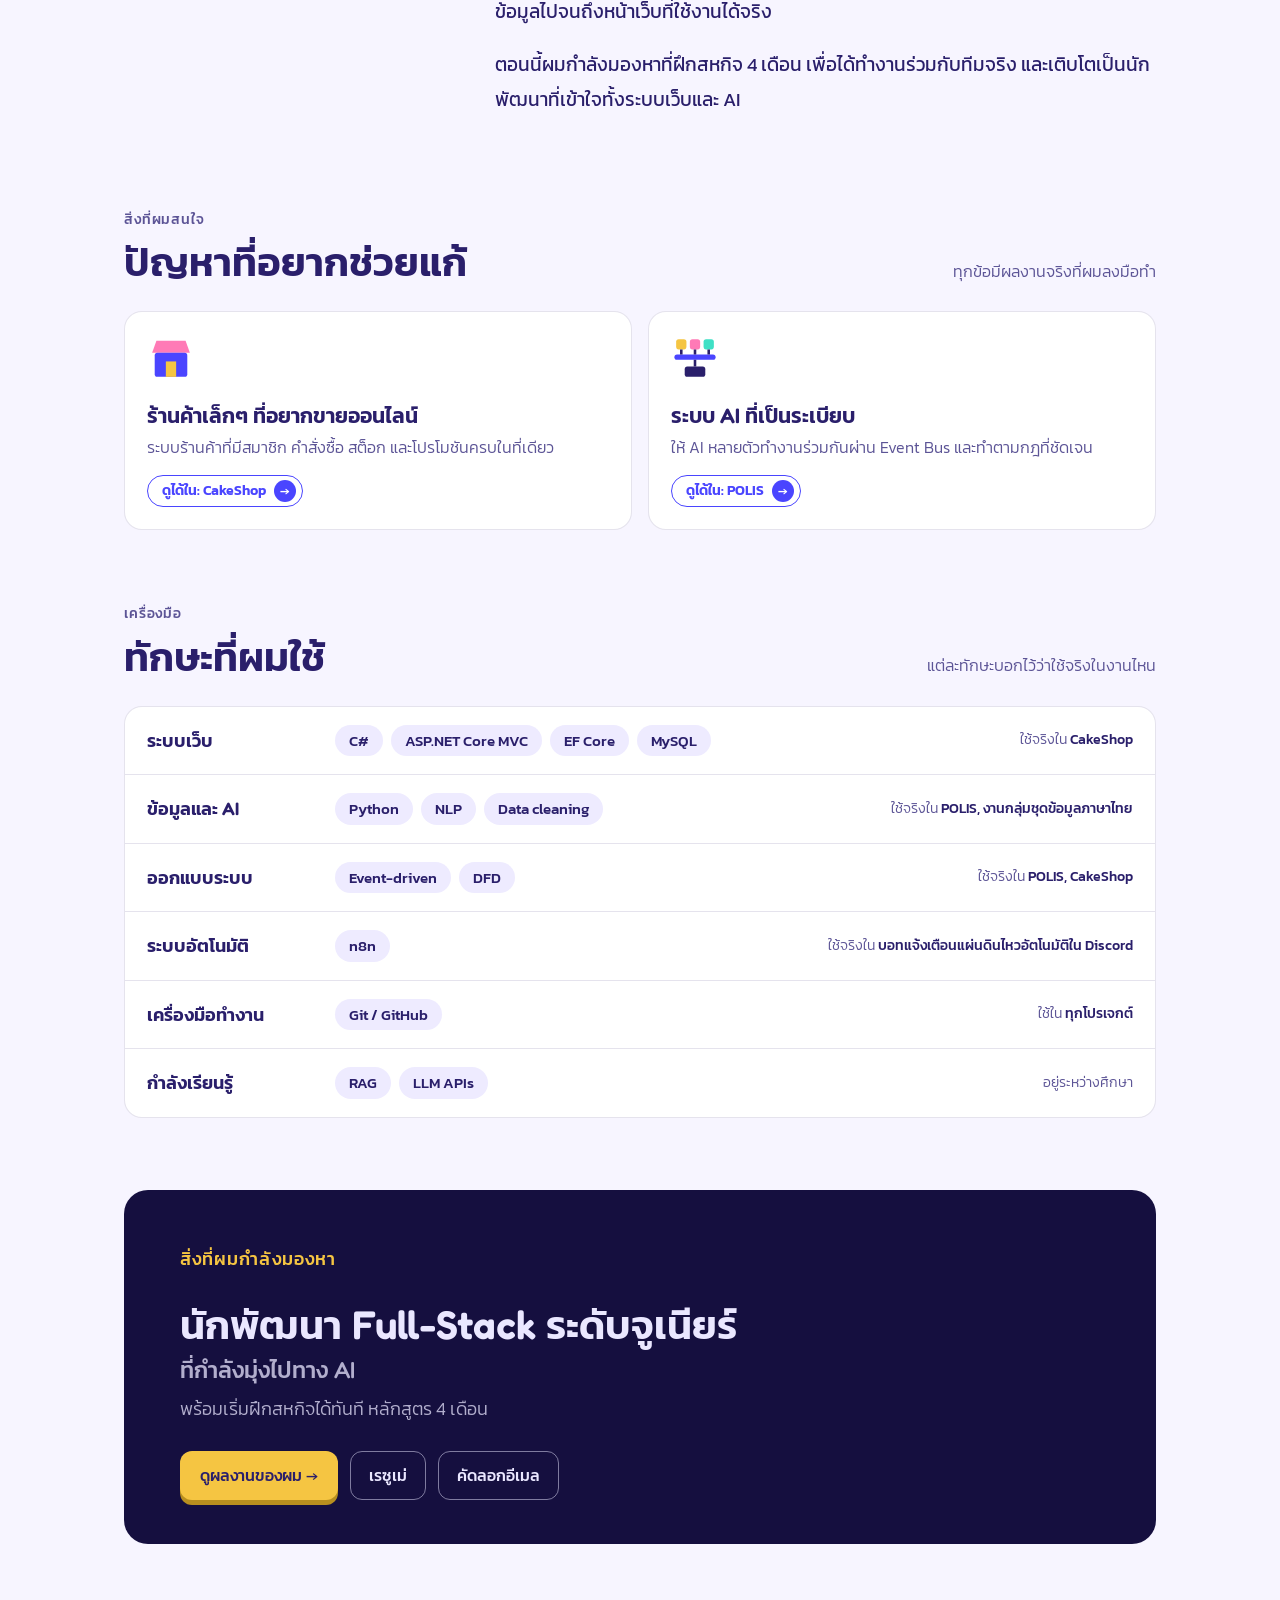
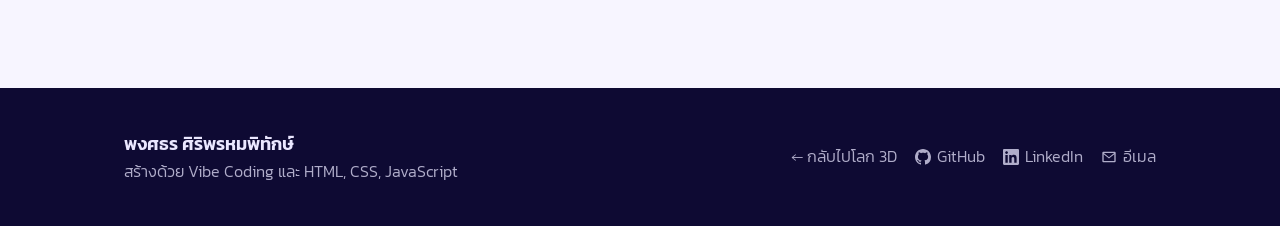
==== commit d88c3755: "Mention EDA in the Thai dataset cleaning experience Co-Authored-By: Claude Sonnet 5 <noreply@anthrop" ====
--- a/about.html
+++ b/about.html
@@ -83,7 +83,7 @@
   <h2 class="rv">เรื่องของผม</h2>
   <div class="rv">
     <p>ผมเป็นนักศึกษาสาขาวิทยาการคอมพิวเตอร์และวิทยาการข้อมูล มหาวิทยาลัยศรีปทุม ผมสนุกที่สุดเวลาที่โปรเจกต์เริ่มต้นจากปัญหาที่มองเห็นได้จริง</p>
-    <p>ผมชอบเรียนรู้เรื่อง AI เคยรับหน้าที่คลีนและเตรียมชุดข้อมูลภาษาไทยในงานกลุ่ม ซึ่งทำให้อยากศึกษา AI ให้ลึกขึ้นอีก ส่วนงานที่ทำเอง ผมสร้างระบบเว็บตั้งแต่ออกแบบฐานข้อมูลไปจนถึงหน้าเว็บที่ใช้งานได้จริง</p>
+    <p>ผมชอบเรียนรู้เรื่อง AI เคยรับหน้าที่ทำ EDA และคลีนชุดข้อมูลภาษาไทยในงานกลุ่ม ซึ่งทำให้อยากศึกษา AI ให้ลึกขึ้นอีก ส่วนงานที่ทำเอง ผมสร้างระบบเว็บตั้งแต่ออกแบบฐานข้อมูลไปจนถึงหน้าเว็บที่ใช้งานได้จริง</p>
     <p>ตอนนี้ผมกำลังมองหาที่ฝึกสหกิจ 4 เดือน เพื่อได้ทำงานร่วมกับทีมจริง และเติบโตเป็นนักพัฒนาที่เข้าใจทั้งระบบเว็บและ AI</p>
   </div>
 </div></section>
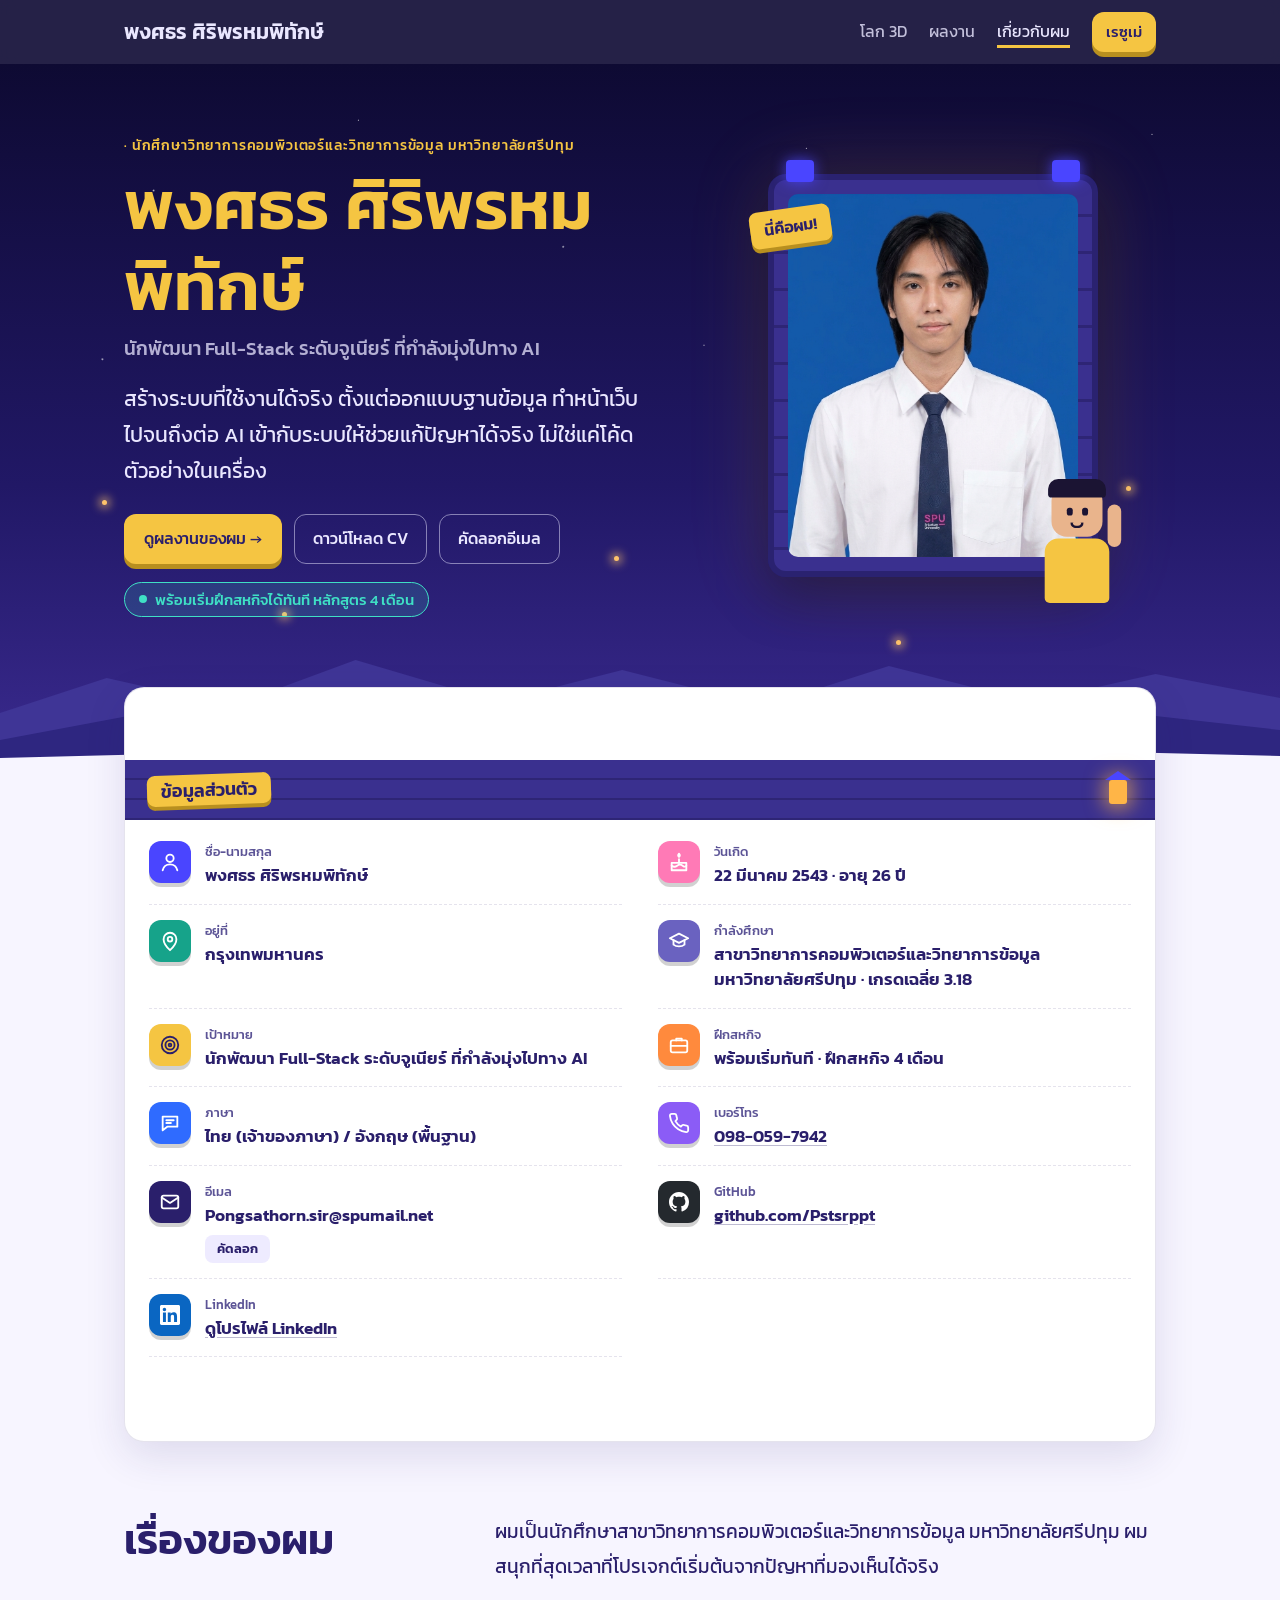
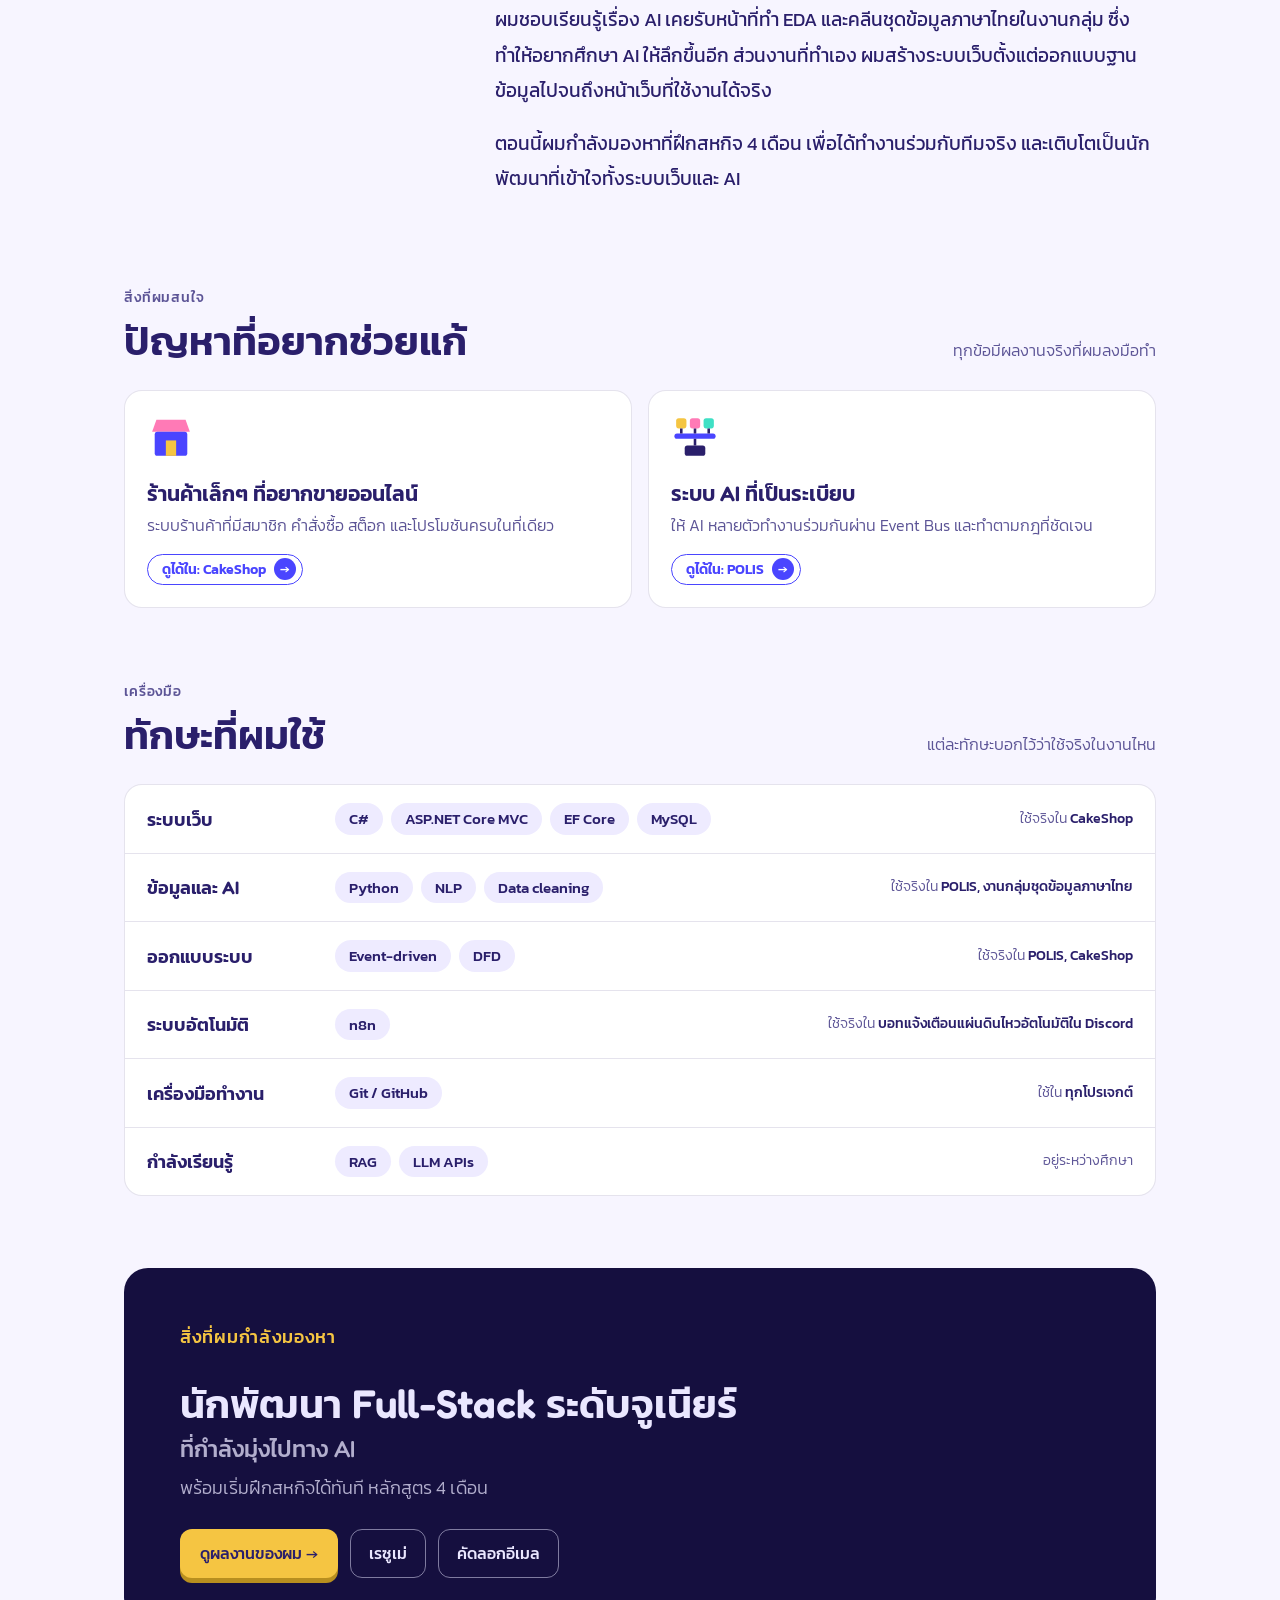
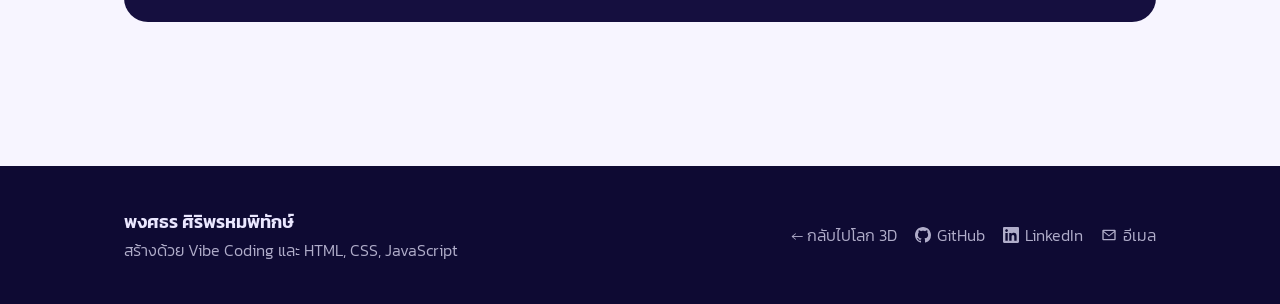
==== commit a9510f03: "Add phone number and GPA, show real LinkedIn URL, fix POLIS description mismatch - Add phone (098-05" ====
--- a/about.html
+++ b/about.html
@@ -68,10 +68,11 @@
       <li><span class="pi" style="--c:#4A45FF;--s:#fff"><svg viewBox="0 0 24 24" aria-hidden="true"><circle cx="12" cy="8" r="4"/><path d="M4 21c1-4.5 4.5-6.5 8-6.5s7 2 8 6.5"/></svg></span><div><small>ชื่อ-นามสกุล</small><b data-bind="name">Pongsathorn Siriprompitak</b></div></li>
       <li data-if="birthText"><span class="pi" style="--c:#FF7AB6;--s:#fff"><svg viewBox="0 0 24 24" aria-hidden="true"><path d="M4 21h16v-8H4z"/><path d="M4 16c2 1.5 4 1.5 6 0s4-1.5 6 0 3 1.5 4 0"/><path d="M12 13V9"/><path d="M12 6.5c-1-1-1-2.5 0-3.5 1 1 1 2.5 0 3.5z"/></svg></span><div><small>วันเกิด</small><b data-bind="birthText"></b></div></li>
       <li><span class="pi" style="--c:#16A38A;--s:#fff"><svg viewBox="0 0 24 24" aria-hidden="true"><path d="M12 22s7-6.5 7-12a7 7 0 0 0-14 0c0 5.5 7 12 7 12z"/><circle cx="12" cy="10" r="2.5"/></svg></span><div><small>อยู่ที่</small><b data-bind="location">กรุงเทพมหานคร</b></div></li>
-      <li><span class="pi" style="--c:#6A62C0;--s:#fff"><svg viewBox="0 0 24 24" aria-hidden="true"><path d="M2 9l10-5 10 5-10 5z"/><path d="M6 11v5c3 2.5 9 2.5 12 0v-5"/></svg></span><div><small>กำลังศึกษา</small><b>สาขา<span data-bind="major">วิทยาการคอมพิวเตอร์และวิทยาการข้อมูล</span><br><span data-bind="universityFull">มหาวิทยาลัยศรีปทุม</span></b></div></li>
+      <li><span class="pi" style="--c:#6A62C0;--s:#fff"><svg viewBox="0 0 24 24" aria-hidden="true"><path d="M2 9l10-5 10 5-10 5z"/><path d="M6 11v5c3 2.5 9 2.5 12 0v-5"/></svg></span><div><small>กำลังศึกษา</small><b>สาขา<span data-bind="major">วิทยาการคอมพิวเตอร์และวิทยาการข้อมูล</span><br><span data-bind="universityFull">มหาวิทยาลัยศรีปทุม</span> · เกรดเฉลี่ย <span data-bind="gpa">3.18</span></b></div></li>
       <li><span class="pi" style="--c:#F5C542;--s:#2A1F6B"><svg viewBox="0 0 24 24" aria-hidden="true"><circle cx="12" cy="12" r="9"/><circle cx="12" cy="12" r="5"/><circle cx="12" cy="12" r="1.5"/></svg></span><div><small>เป้าหมาย</small><b data-bind="career">นักพัฒนา Full-Stack ระดับจูเนียร์ ที่กำลังมุ่งไปทาง AI</b></div></li>
       <li><span class="pi" style="--c:#FF8A3D;--s:#fff"><svg viewBox="0 0 24 24" aria-hidden="true"><rect x="3" y="7" width="18" height="13" rx="2"/><path d="M9 7V5h6v2M3 13h18"/></svg></span><div><small>ฝึกสหกิจ</small><b><span data-bind="start">พร้อมเริ่มทันที</span> · <span data-bind="coop">ฝึกสหกิจ 4 เดือน</span></b></div></li>
       <li><span class="pi" style="--c:#2F6BFF;--s:#fff"><svg viewBox="0 0 24 24" aria-hidden="true"><path d="M4 5h16v11H9l-5 4z"/><path d="M8 9h8M8 12h5"/></svg></span><div><small>ภาษา</small><b data-bind="languages">ไทย / อังกฤษ (พื้นฐาน)</b></div></li>
+      <li><span class="pi" style="--c:#8B5CF6;--s:#fff"><svg viewBox="0 0 24 24" aria-hidden="true"><path d="M22 16.92v3a2 2 0 0 1-2.18 2 19.79 19.79 0 0 1-8.63-3.07 19.5 19.5 0 0 1-6-6 19.79 19.79 0 0 1-3.07-8.67A2 2 0 0 1 4.11 2h3a2 2 0 0 1 2 1.72c.127.96.361 1.903.7 2.81a2 2 0 0 1-.45 2.11L8.09 9.91a16 16 0 0 0 6 6l1.27-1.27a2 2 0 0 1 2.11-.45c.907.339 1.85.573 2.81.7A2 2 0 0 1 22 16.92z"/></svg></span><div><small>เบอร์โทร</small><b><a href="tel:0980597942" data-bind="phone">098-059-7942</a></b></div></li>
       <li><span class="pi" style="--c:#2A1F6B;--s:#fff"><svg viewBox="0 0 24 24" aria-hidden="true"><rect x="3" y="5" width="18" height="14" rx="2"/><path d="M3 7l9 6 9-6"/></svg></span><div><small>อีเมล</small><b data-bind="email">Pongsathorn.sir@spumail.net</b><button class="pcopy" data-copy>คัดลอก</button></div></li>
       <li><span class="pi solid" style="--c:#24292E;--s:#fff"><svg viewBox="0 0 16 16" aria-hidden="true"><path d="M8 0C3.58 0 0 3.58 0 8c0 3.54 2.29 6.53 5.47 7.59.4.07.55-.17.55-.38 0-.19-.01-.82-.01-1.49-2.01.37-2.53-.49-2.69-.94-.09-.23-.48-.94-.82-1.13-.28-.15-.68-.52-.01-.53.63-.01 1.08.58 1.23.82.72 1.21 1.87.87 2.33.66.07-.52.28-.87.51-1.07-1.78-.2-3.64-.89-3.64-3.95 0-.87.31-1.59.82-2.15-.08-.2-.36-1.02.08-2.12 0 0 .67-.21 2.2.82.64-.18 1.32-.27 2-.27.68 0 1.36.09 2 .27 1.53-1.04 2.2-.82 2.2-.82.44 1.1.16 1.92.08 2.12.51.56.82 1.27.82 2.15 0 3.07-1.87 3.75-3.65 3.95.29.25.54.73.54 1.48 0 1.07-.01 1.93-.01 2.2 0 .21.15.46.55.38A8.013 8.013 0 0 0 16 8c0-4.42-3.58-8-8-8z"/></svg></span><div><small>GitHub</small><b><a data-link="github">github.com/Pstsrppt</a></b></div></li>
       <li><span class="pi solid" style="--c:#0A66C2;--s:#fff"><svg viewBox="0 0 24 24" aria-hidden="true"><path d="M20.447 20.452h-3.554v-5.569c0-1.328-.027-3.037-1.852-3.037-1.853 0-2.136 1.445-2.136 2.939v5.667H9.351V9h3.414v1.561h.046c.477-.9 1.637-1.85 3.37-1.85 3.601 0 4.267 2.37 4.267 5.455v6.286zM5.337 7.433c-1.144 0-2.063-.926-2.063-2.065 0-1.138.92-2.063 2.063-2.063 1.14 0 2.064.925 2.064 2.063 0 1.139-.925 2.065-2.064 2.065zm1.782 13.019H3.555V9h3.564v11.452zM22.225 0H1.771C.792 0 0 .774 0 1.729v20.542C0 23.227.792 24 1.771 24h20.451C23.2 24 24 23.227 24 22.271V1.729C24 .774 23.2 0 22.222 0h.003z"/></svg></span><div><small>LinkedIn</small><b><a data-link="linkedin">ดูโปรไฟล์ LinkedIn</a></b></div></li>
--- a/style.css
+++ b/style.css
@@ -138,7 +138,8 @@
 .side p,.side li{font-size:15px;line-height:1.6}
 .side ul{list-style:none;padding:0}
 .side li{margin-bottom:6px}
-.side a{color:var(--text);word-break:break-all}
+.side a{color:var(--text);overflow-wrap:anywhere}
+.side a.mail{font-size:13.5px;letter-spacing:-.01em}
 .side .chips span{background:rgba(234,231,255,.12);color:var(--text);font-size:14px}
 .side .grp{margin-bottom:10px}
 .side .grp small{display:block;color:var(--soft);font-size:13px;margin-bottom:4px}
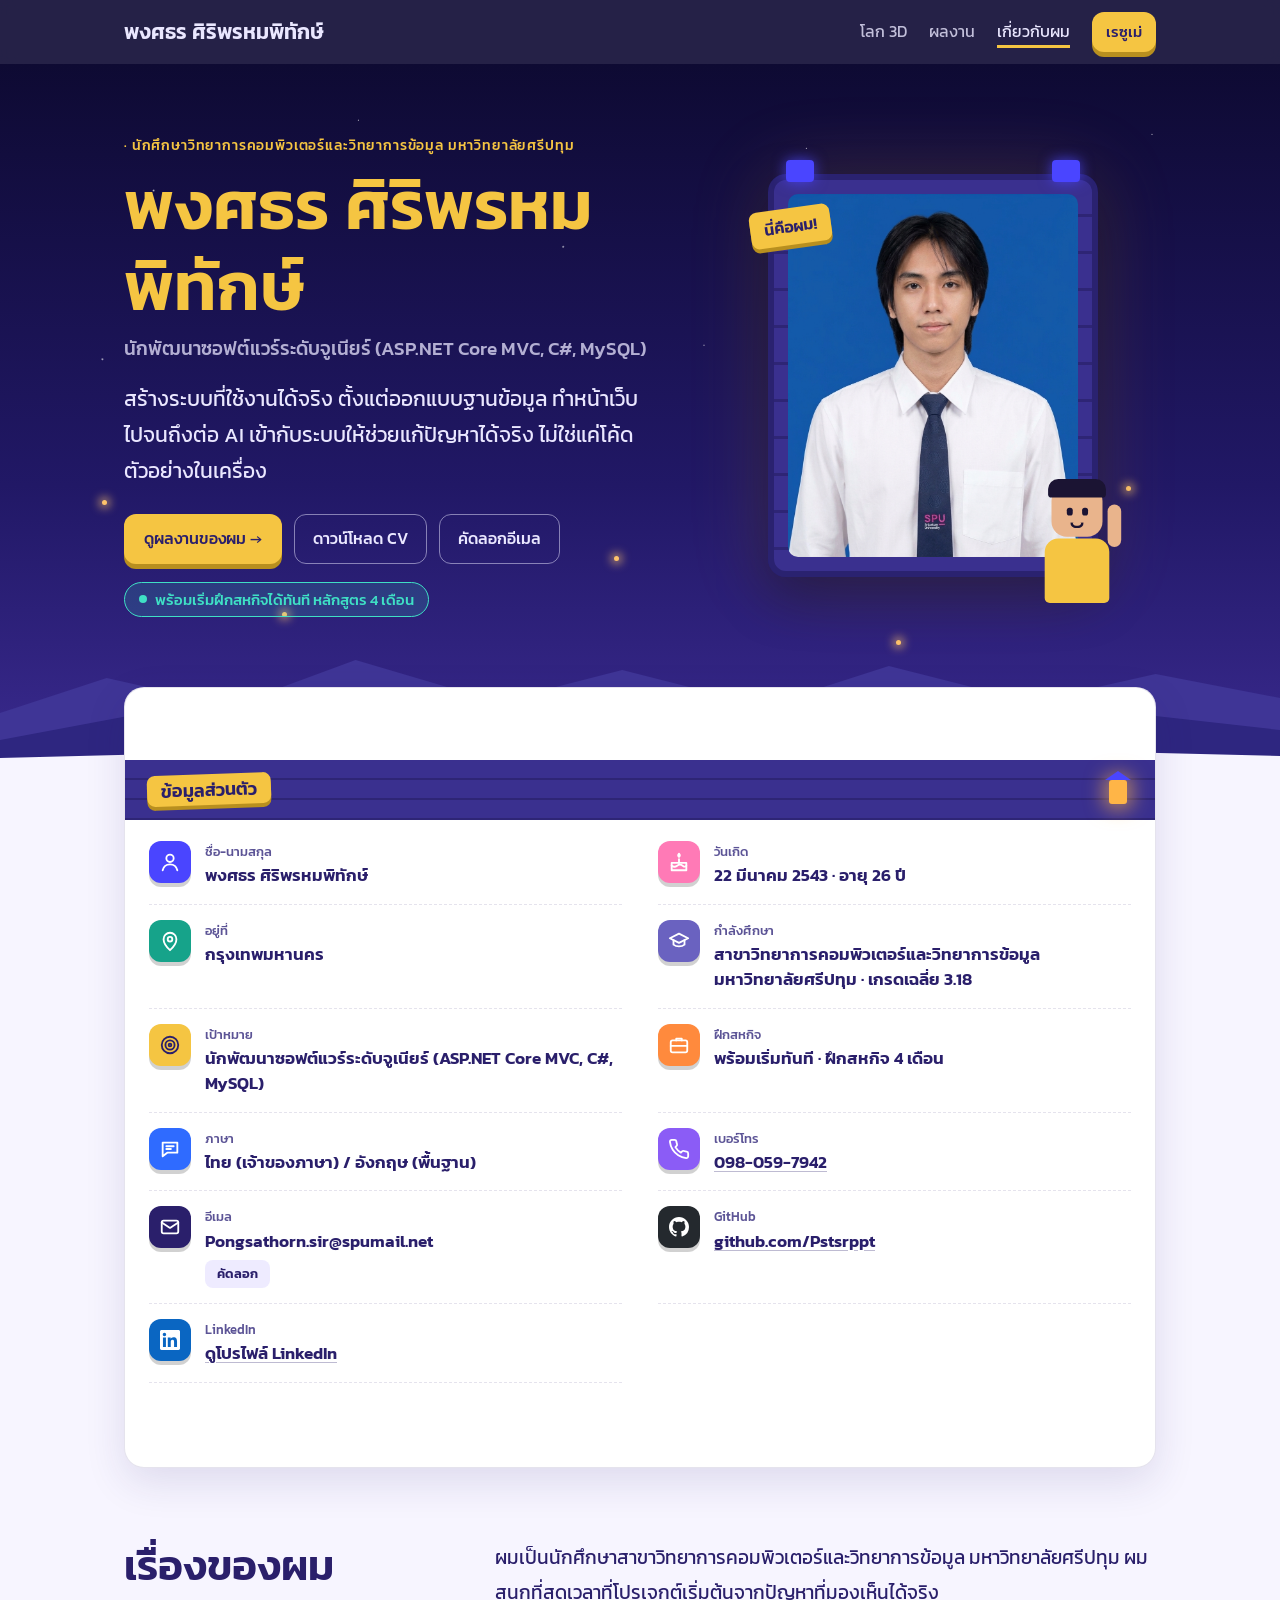
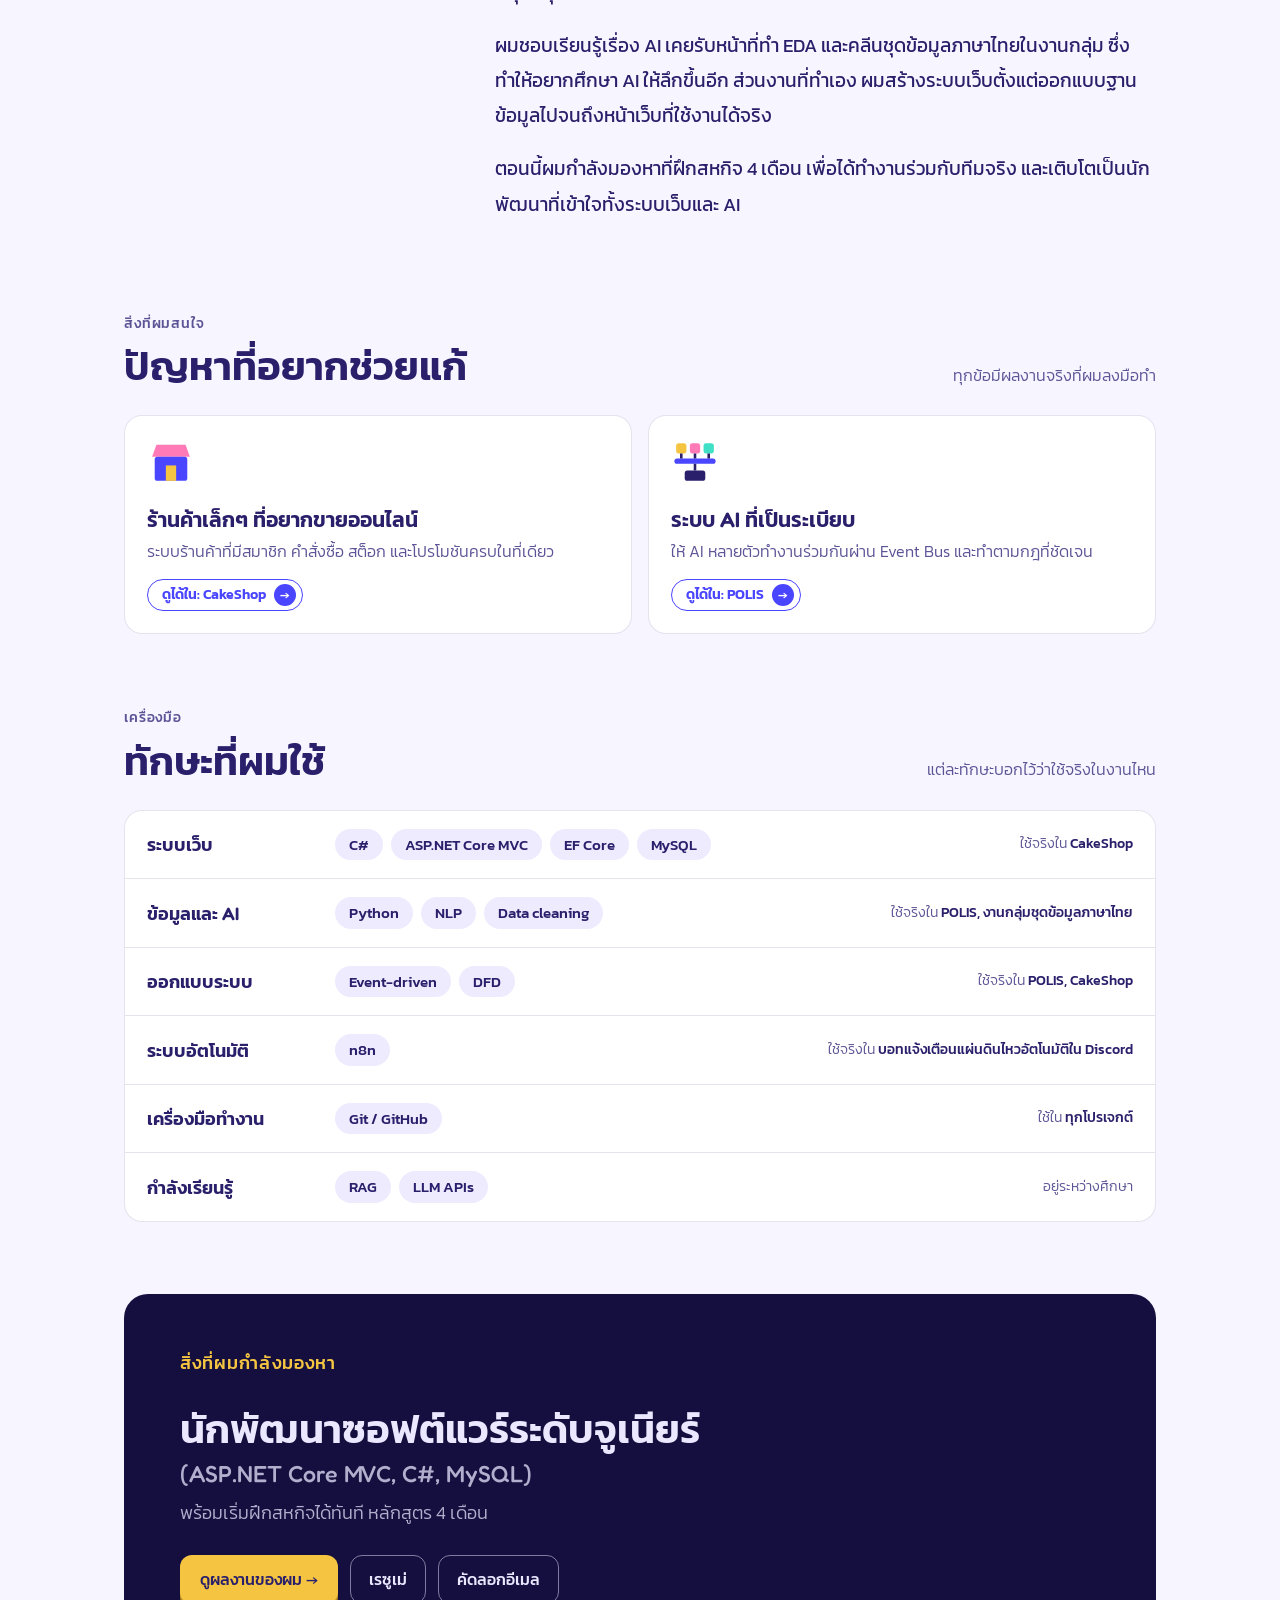
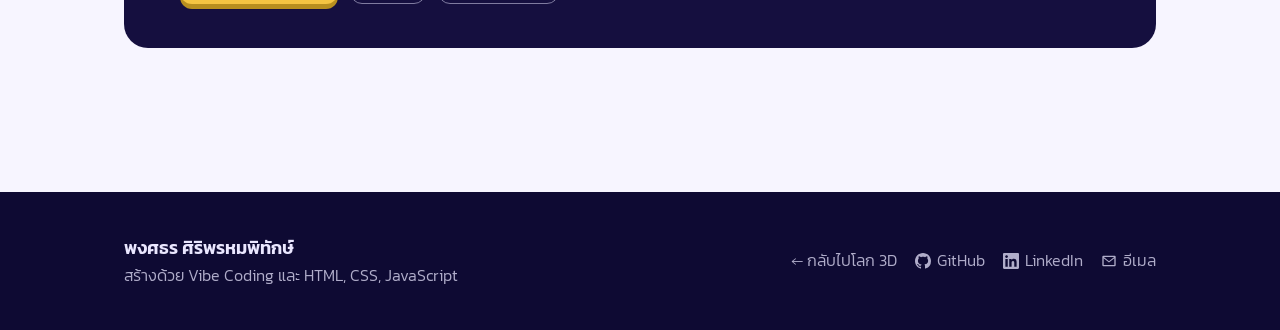
==== commit e2c66bf2: "Suggest a clean filename when downloading/saving the resume - The "download CV" link now suggests Po" ====
--- a/about.html
+++ b/about.html
@@ -38,7 +38,7 @@
       <p class="lead">สร้างระบบที่ใช้งานได้จริง ตั้งแต่ออกแบบฐานข้อมูล ทำหน้าเว็บ ไปจนถึงต่อ AI เข้ากับระบบให้ช่วยแก้ปัญหาได้จริง ไม่ใช่แค่โค้ดตัวอย่างในเครื่อง</p>
       <div class="ctas">
         <a class="btn y" href="projects.html">ดูผลงานของผม →</a>
-        <a class="btn g" href="resume.pdf" download>ดาวน์โหลด CV</a>
+        <a class="btn g" href="resume.pdf" download="Pongsathorn_Siriprompitak_Resume.pdf">ดาวน์โหลด CV</a>
         <button class="btn g" data-copy>คัดลอกอีเมล</button>
       </div>
       <span class="badge below"><i></i><span data-bind="avail">พร้อมเริ่มฝึกสหกิจได้ทันที</span></span>
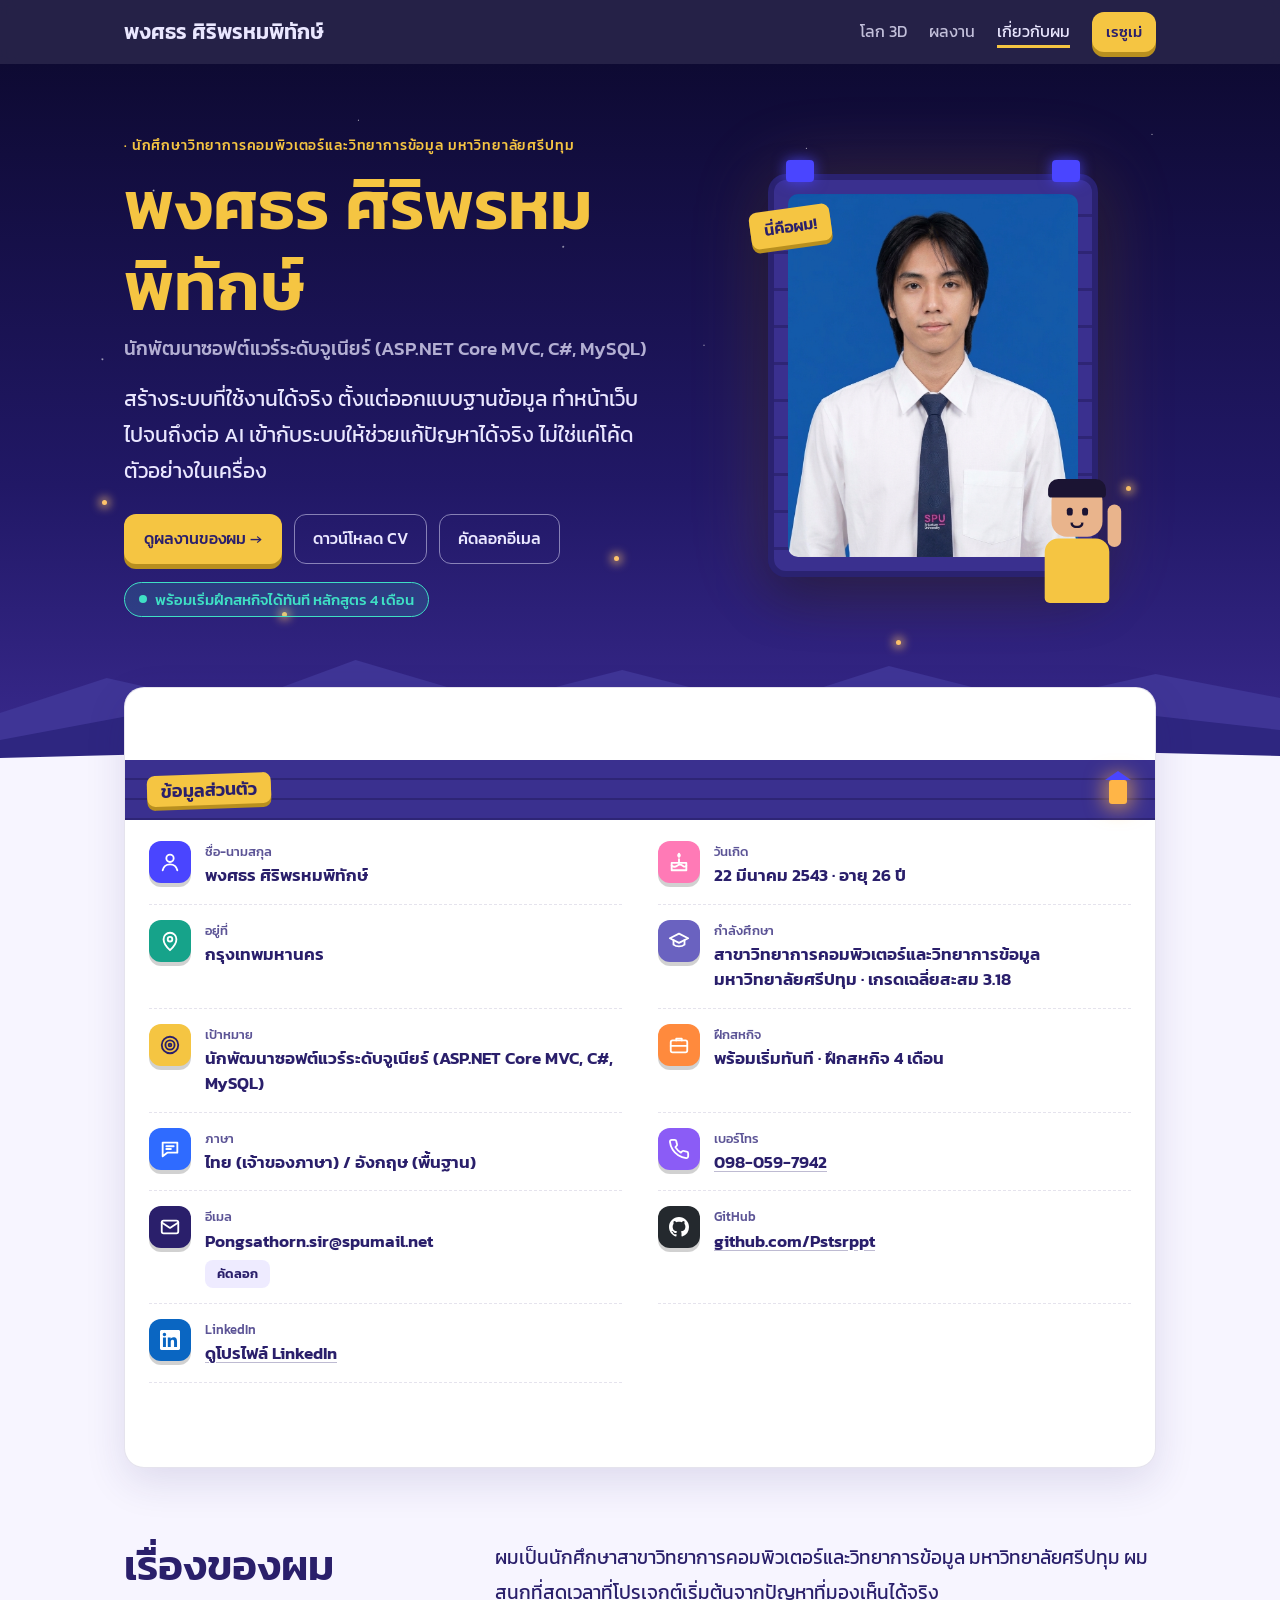
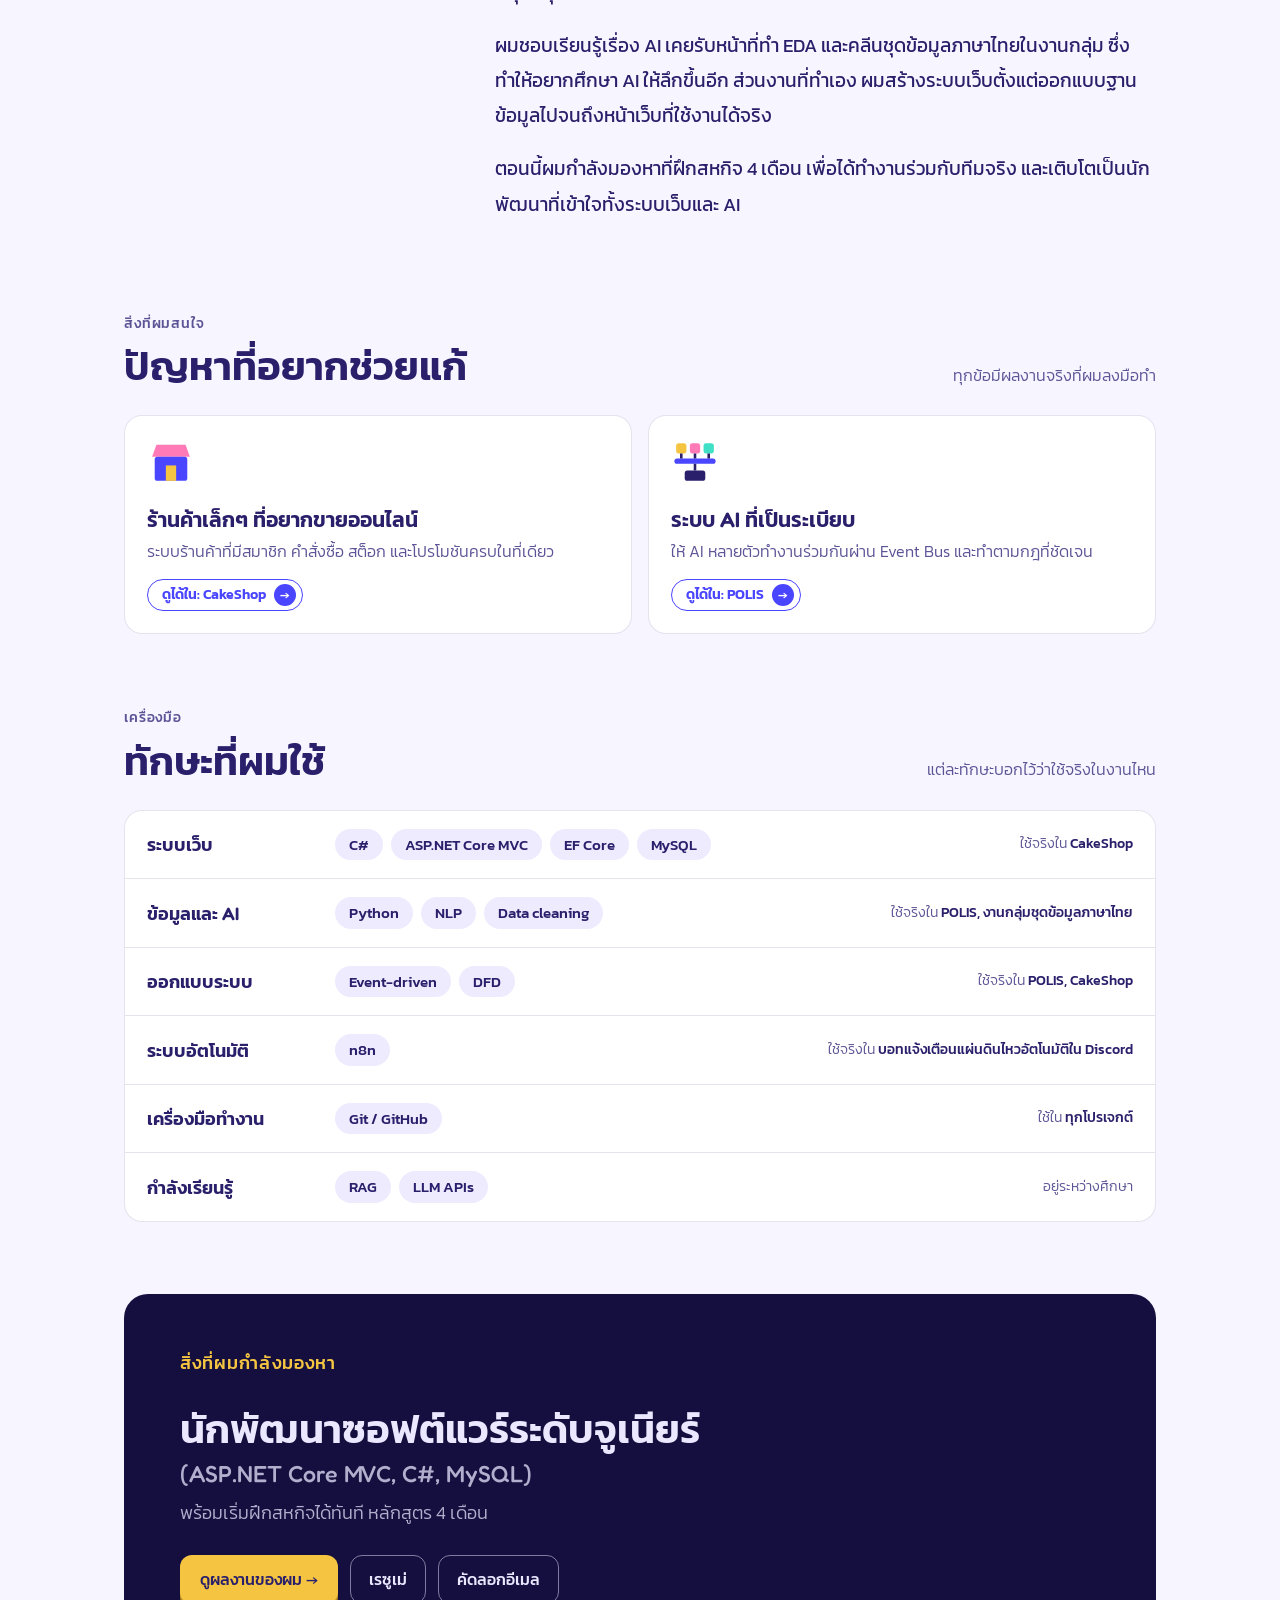
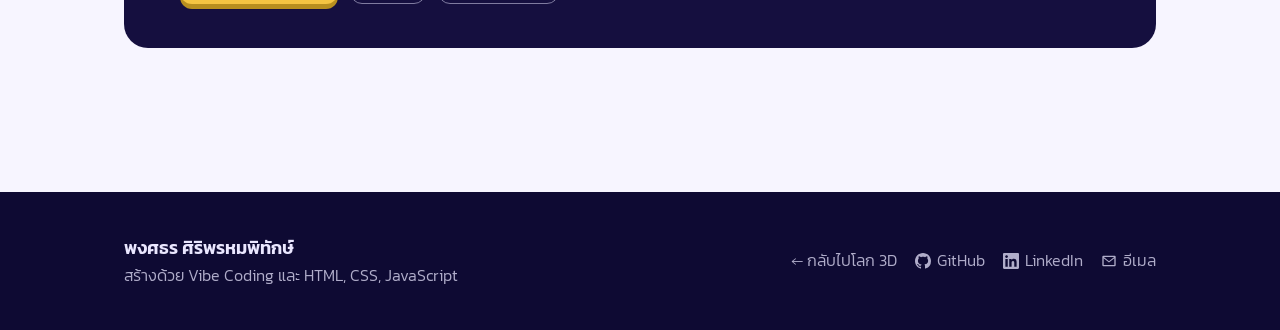
==== commit 1ab445df: "Clarify GPA as cumulative (เกรดเฉลี่ยสะสม), not a final grade Co-Authored-By: Claude Sonnet 5 <norep" ====
--- a/about.html
+++ b/about.html
@@ -68,7 +68,7 @@
       <li><span class="pi" style="--c:#4A45FF;--s:#fff"><svg viewBox="0 0 24 24" aria-hidden="true"><circle cx="12" cy="8" r="4"/><path d="M4 21c1-4.5 4.5-6.5 8-6.5s7 2 8 6.5"/></svg></span><div><small>ชื่อ-นามสกุล</small><b data-bind="name">Pongsathorn Siriprompitak</b></div></li>
       <li data-if="birthText"><span class="pi" style="--c:#FF7AB6;--s:#fff"><svg viewBox="0 0 24 24" aria-hidden="true"><path d="M4 21h16v-8H4z"/><path d="M4 16c2 1.5 4 1.5 6 0s4-1.5 6 0 3 1.5 4 0"/><path d="M12 13V9"/><path d="M12 6.5c-1-1-1-2.5 0-3.5 1 1 1 2.5 0 3.5z"/></svg></span><div><small>วันเกิด</small><b data-bind="birthText"></b></div></li>
       <li><span class="pi" style="--c:#16A38A;--s:#fff"><svg viewBox="0 0 24 24" aria-hidden="true"><path d="M12 22s7-6.5 7-12a7 7 0 0 0-14 0c0 5.5 7 12 7 12z"/><circle cx="12" cy="10" r="2.5"/></svg></span><div><small>อยู่ที่</small><b data-bind="location">กรุงเทพมหานคร</b></div></li>
-      <li><span class="pi" style="--c:#6A62C0;--s:#fff"><svg viewBox="0 0 24 24" aria-hidden="true"><path d="M2 9l10-5 10 5-10 5z"/><path d="M6 11v5c3 2.5 9 2.5 12 0v-5"/></svg></span><div><small>กำลังศึกษา</small><b>สาขา<span data-bind="major">วิทยาการคอมพิวเตอร์และวิทยาการข้อมูล</span><br><span data-bind="universityFull">มหาวิทยาลัยศรีปทุม</span> · เกรดเฉลี่ย <span data-bind="gpa">3.18</span></b></div></li>
+      <li><span class="pi" style="--c:#6A62C0;--s:#fff"><svg viewBox="0 0 24 24" aria-hidden="true"><path d="M2 9l10-5 10 5-10 5z"/><path d="M6 11v5c3 2.5 9 2.5 12 0v-5"/></svg></span><div><small>กำลังศึกษา</small><b>สาขา<span data-bind="major">วิทยาการคอมพิวเตอร์และวิทยาการข้อมูล</span><br><span data-bind="universityFull">มหาวิทยาลัยศรีปทุม</span> · เกรดเฉลี่ยสะสม <span data-bind="gpa">3.18</span></b></div></li>
       <li><span class="pi" style="--c:#F5C542;--s:#2A1F6B"><svg viewBox="0 0 24 24" aria-hidden="true"><circle cx="12" cy="12" r="9"/><circle cx="12" cy="12" r="5"/><circle cx="12" cy="12" r="1.5"/></svg></span><div><small>เป้าหมาย</small><b data-bind="career">นักพัฒนา Full-Stack ระดับจูเนียร์ ที่กำลังมุ่งไปทาง AI</b></div></li>
       <li><span class="pi" style="--c:#FF8A3D;--s:#fff"><svg viewBox="0 0 24 24" aria-hidden="true"><rect x="3" y="7" width="18" height="13" rx="2"/><path d="M9 7V5h6v2M3 13h18"/></svg></span><div><small>ฝึกสหกิจ</small><b><span data-bind="start">พร้อมเริ่มทันที</span> · <span data-bind="coop">ฝึกสหกิจ 4 เดือน</span></b></div></li>
       <li><span class="pi" style="--c:#2F6BFF;--s:#fff"><svg viewBox="0 0 24 24" aria-hidden="true"><path d="M4 5h16v11H9l-5 4z"/><path d="M8 9h8M8 12h5"/></svg></span><div><small>ภาษา</small><b data-bind="languages">ไทย / อังกฤษ (พื้นฐาน)</b></div></li>
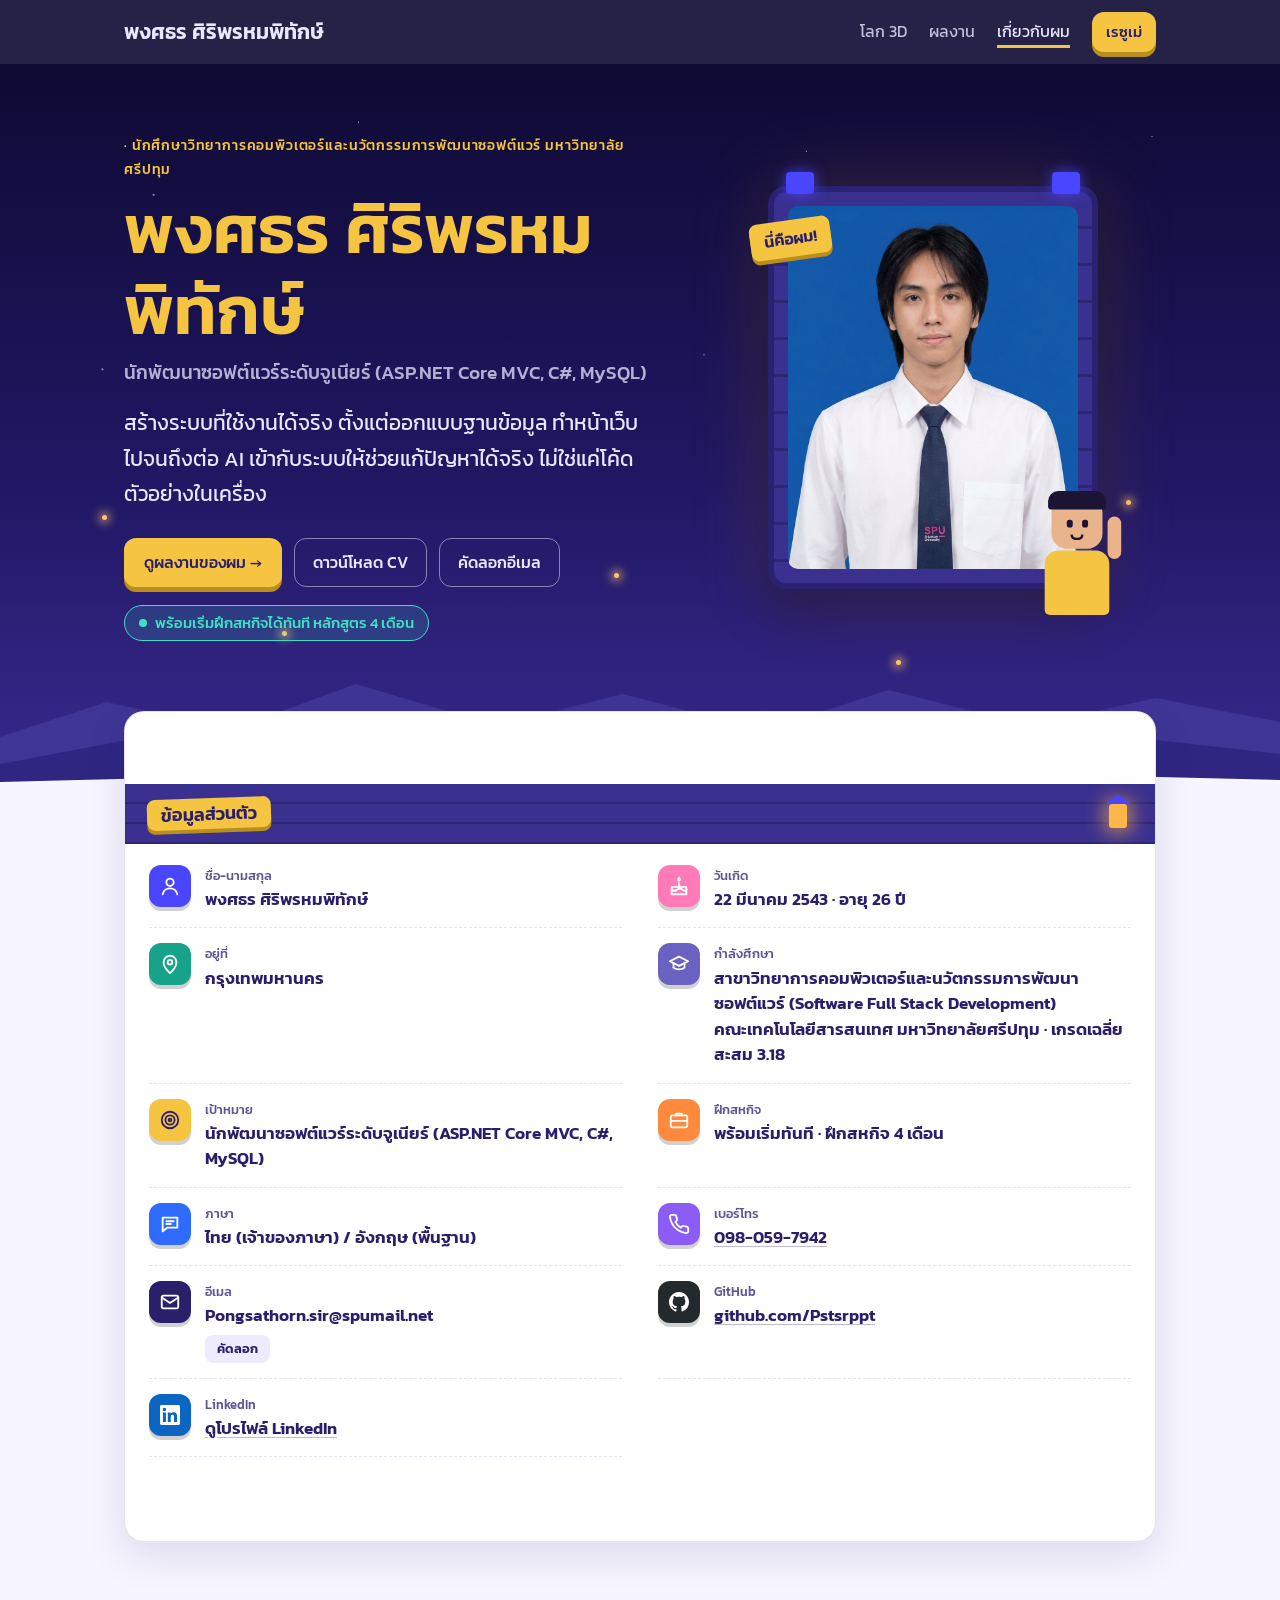
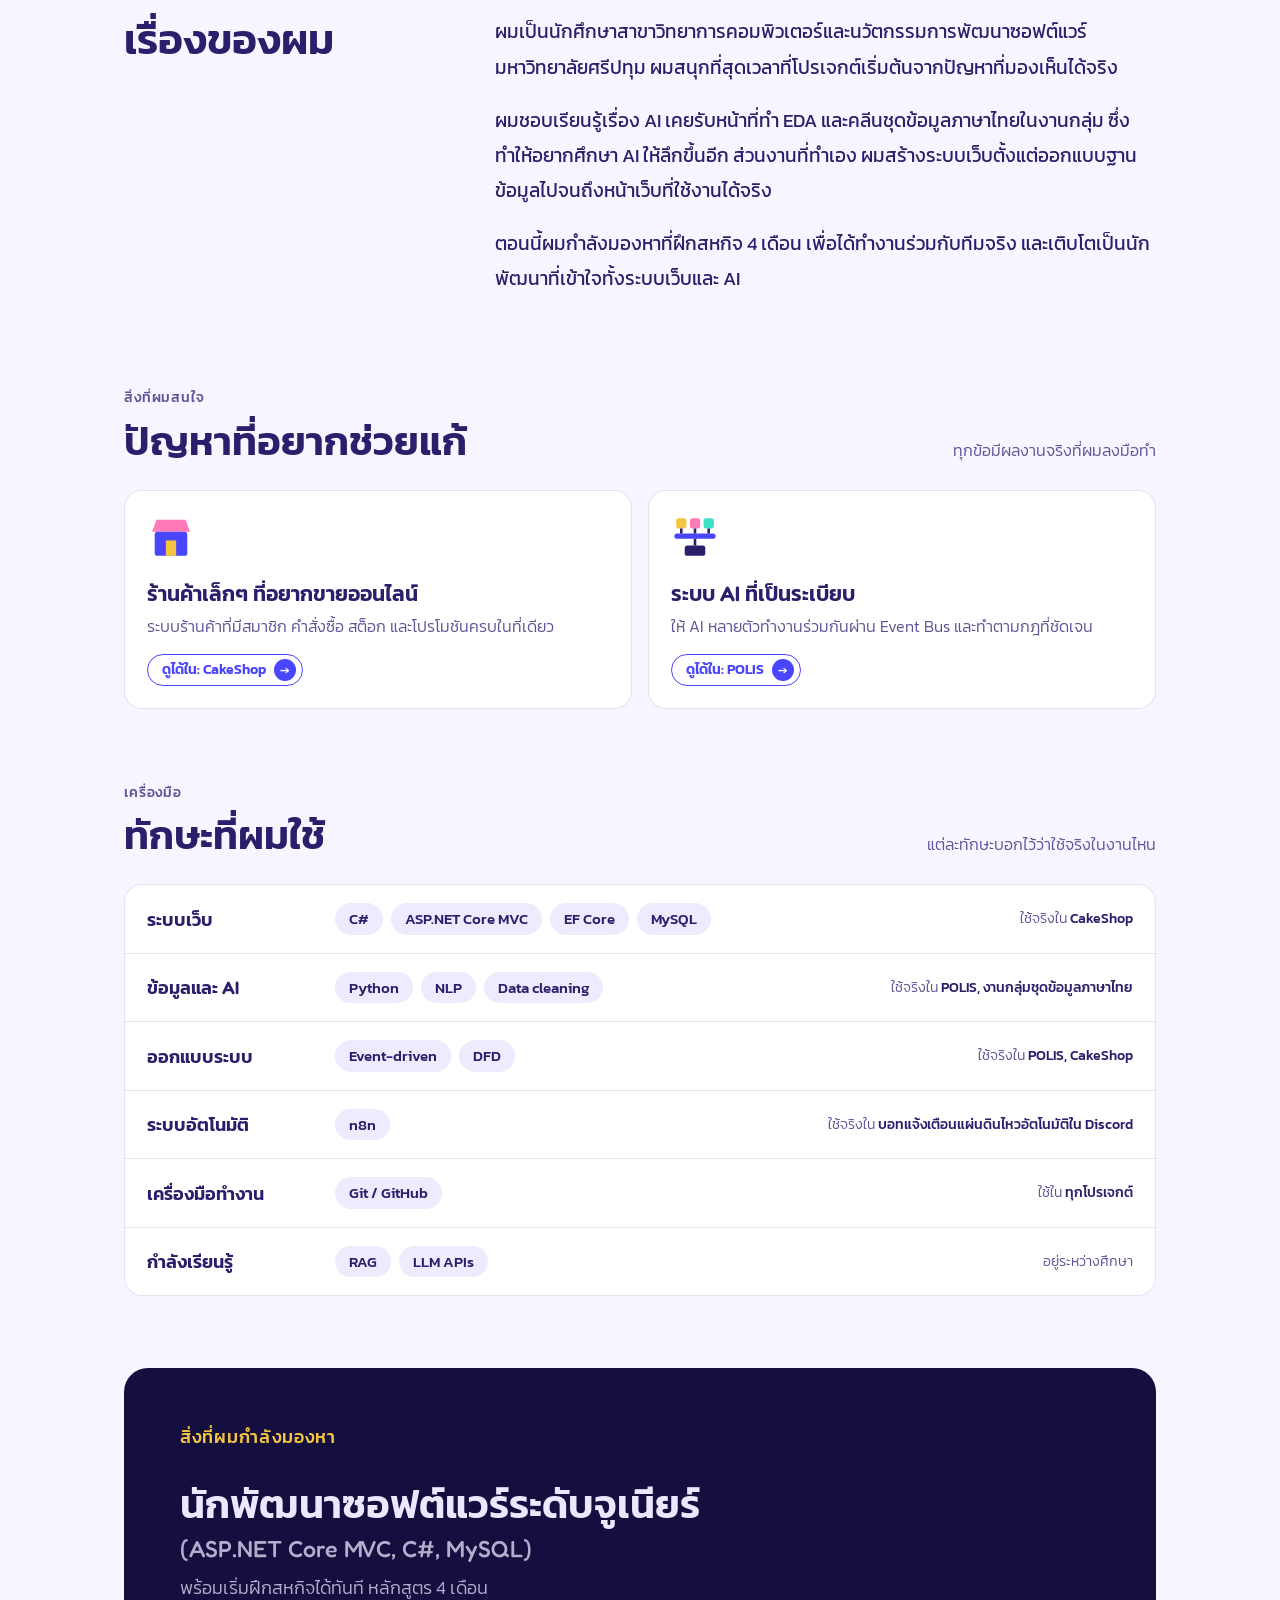
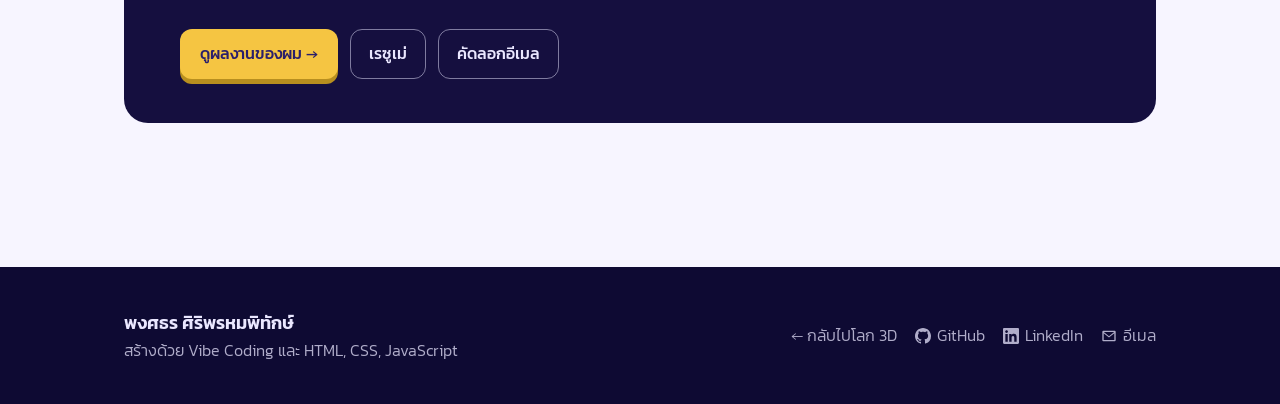
==== commit 99140185: "Fix major/faculty name across the whole site Was incorrectly listed everywhere as "วิทยาการคอมพิวเตอ" ====
--- a/about.html
+++ b/about.html
@@ -4,11 +4,11 @@
 <meta charset="UTF-8">
 <meta name="viewport" content="width=device-width, initial-scale=1">
 <title>เกี่ยวกับผม | Pongsathorn Siriprompitak</title>
-<meta name="description" content="แนะนำตัว Pongsathorn Siriprompitak นักศึกษาวิทยาการคอมพิวเตอร์และวิทยาการข้อมูล มหาวิทยาลัยศรีปทุม พร้อมฝึกสหกิจ">
+<meta name="description" content="แนะนำตัว Pongsathorn Siriprompitak นักศึกษาวิทยาการคอมพิวเตอร์และนวัตกรรมการพัฒนาซอฟต์แวร์ มหาวิทยาลัยศรีปทุม พร้อมฝึกสหกิจ">
 <link rel="icon" type="image/svg+xml" href="favicon.svg">
 <meta property="og:type" content="profile">
 <meta property="og:title" content="เกี่ยวกับผม | Pongsathorn Siriprompitak">
-<meta property="og:description" content="แนะนำตัว Pongsathorn Siriprompitak นักศึกษาวิทยาการคอมพิวเตอร์และวิทยาการข้อมูล มหาวิทยาลัยศรีปทุม พร้อมฝึกสหกิจ">
+<meta property="og:description" content="แนะนำตัว Pongsathorn Siriprompitak นักศึกษาวิทยาการคอมพิวเตอร์และนวัตกรรมการพัฒนาซอฟต์แวร์ มหาวิทยาลัยศรีปทุม พร้อมฝึกสหกิจ">
 <meta property="og:url" content="https://pstsrppt.github.io/PortfolioPstsrppt.github.io/about.html">
 <meta property="og:image" content="https://pstsrppt.github.io/PortfolioPstsrppt.github.io/images/me.jpg">
 <meta name="twitter:card" content="summary_large_image">
@@ -32,7 +32,7 @@
   <span class="fly" style="left:88%;top:60%;animation-delay:3s"></span>
   <div class="wrap hgrid">
     <div>
-      <p class="kick">· นักศึกษาวิทยาการคอมพิวเตอร์และวิทยาการข้อมูล มหาวิทยาลัยศรีปทุม</p>
+      <p class="kick">· นักศึกษาวิทยาการคอมพิวเตอร์และนวัตกรรมการพัฒนาซอฟต์แวร์ มหาวิทยาลัยศรีปทุม</p>
       <h1><span data-bind="name">พงศธร ศิริพรหมพิทักษ์</span></h1>
       <p class="alias" data-bind="career">นักพัฒนา Full-Stack ระดับจูเนียร์ ที่กำลังมุ่งไปทาง AI</p>
       <p class="lead">สร้างระบบที่ใช้งานได้จริง ตั้งแต่ออกแบบฐานข้อมูล ทำหน้าเว็บ ไปจนถึงต่อ AI เข้ากับระบบให้ช่วยแก้ปัญหาได้จริง ไม่ใช่แค่โค้ดตัวอย่างในเครื่อง</p>
@@ -68,7 +68,7 @@
       <li><span class="pi" style="--c:#4A45FF;--s:#fff"><svg viewBox="0 0 24 24" aria-hidden="true"><circle cx="12" cy="8" r="4"/><path d="M4 21c1-4.5 4.5-6.5 8-6.5s7 2 8 6.5"/></svg></span><div><small>ชื่อ-นามสกุล</small><b data-bind="name">Pongsathorn Siriprompitak</b></div></li>
       <li data-if="birthText"><span class="pi" style="--c:#FF7AB6;--s:#fff"><svg viewBox="0 0 24 24" aria-hidden="true"><path d="M4 21h16v-8H4z"/><path d="M4 16c2 1.5 4 1.5 6 0s4-1.5 6 0 3 1.5 4 0"/><path d="M12 13V9"/><path d="M12 6.5c-1-1-1-2.5 0-3.5 1 1 1 2.5 0 3.5z"/></svg></span><div><small>วันเกิด</small><b data-bind="birthText"></b></div></li>
       <li><span class="pi" style="--c:#16A38A;--s:#fff"><svg viewBox="0 0 24 24" aria-hidden="true"><path d="M12 22s7-6.5 7-12a7 7 0 0 0-14 0c0 5.5 7 12 7 12z"/><circle cx="12" cy="10" r="2.5"/></svg></span><div><small>อยู่ที่</small><b data-bind="location">กรุงเทพมหานคร</b></div></li>
-      <li><span class="pi" style="--c:#6A62C0;--s:#fff"><svg viewBox="0 0 24 24" aria-hidden="true"><path d="M2 9l10-5 10 5-10 5z"/><path d="M6 11v5c3 2.5 9 2.5 12 0v-5"/></svg></span><div><small>กำลังศึกษา</small><b>สาขา<span data-bind="major">วิทยาการคอมพิวเตอร์และวิทยาการข้อมูล</span><br><span data-bind="universityFull">มหาวิทยาลัยศรีปทุม</span> · เกรดเฉลี่ยสะสม <span data-bind="gpa">3.18</span></b></div></li>
+      <li><span class="pi" style="--c:#6A62C0;--s:#fff"><svg viewBox="0 0 24 24" aria-hidden="true"><path d="M2 9l10-5 10 5-10 5z"/><path d="M6 11v5c3 2.5 9 2.5 12 0v-5"/></svg></span><div><small>กำลังศึกษา</small><b>สาขา<span data-bind="major">วิทยาการคอมพิวเตอร์และนวัตกรรมการพัฒนาซอฟต์แวร์ (Software Full Stack Development)</span><br><span data-bind="faculty">คณะเทคโนโลยีสารสนเทศ</span> <span data-bind="universityFull">มหาวิทยาลัยศรีปทุม</span> · เกรดเฉลี่ยสะสม <span data-bind="gpa">3.18</span></b></div></li>
       <li><span class="pi" style="--c:#F5C542;--s:#2A1F6B"><svg viewBox="0 0 24 24" aria-hidden="true"><circle cx="12" cy="12" r="9"/><circle cx="12" cy="12" r="5"/><circle cx="12" cy="12" r="1.5"/></svg></span><div><small>เป้าหมาย</small><b data-bind="career">นักพัฒนา Full-Stack ระดับจูเนียร์ ที่กำลังมุ่งไปทาง AI</b></div></li>
       <li><span class="pi" style="--c:#FF8A3D;--s:#fff"><svg viewBox="0 0 24 24" aria-hidden="true"><rect x="3" y="7" width="18" height="13" rx="2"/><path d="M9 7V5h6v2M3 13h18"/></svg></span><div><small>ฝึกสหกิจ</small><b><span data-bind="start">พร้อมเริ่มทันที</span> · <span data-bind="coop">ฝึกสหกิจ 4 เดือน</span></b></div></li>
       <li><span class="pi" style="--c:#2F6BFF;--s:#fff"><svg viewBox="0 0 24 24" aria-hidden="true"><path d="M4 5h16v11H9l-5 4z"/><path d="M8 9h8M8 12h5"/></svg></span><div><small>ภาษา</small><b data-bind="languages">ไทย / อังกฤษ (พื้นฐาน)</b></div></li>
@@ -83,7 +83,7 @@
 <section><div class="wrap story">
   <h2 class="rv">เรื่องของผม</h2>
   <div class="rv">
-    <p>ผมเป็นนักศึกษาสาขาวิทยาการคอมพิวเตอร์และวิทยาการข้อมูล มหาวิทยาลัยศรีปทุม ผมสนุกที่สุดเวลาที่โปรเจกต์เริ่มต้นจากปัญหาที่มองเห็นได้จริง</p>
+    <p>ผมเป็นนักศึกษาสาขาวิทยาการคอมพิวเตอร์และนวัตกรรมการพัฒนาซอฟต์แวร์ มหาวิทยาลัยศรีปทุม ผมสนุกที่สุดเวลาที่โปรเจกต์เริ่มต้นจากปัญหาที่มองเห็นได้จริง</p>
     <p>ผมชอบเรียนรู้เรื่อง AI เคยรับหน้าที่ทำ EDA และคลีนชุดข้อมูลภาษาไทยในงานกลุ่ม ซึ่งทำให้อยากศึกษา AI ให้ลึกขึ้นอีก ส่วนงานที่ทำเอง ผมสร้างระบบเว็บตั้งแต่ออกแบบฐานข้อมูลไปจนถึงหน้าเว็บที่ใช้งานได้จริง</p>
     <p>ตอนนี้ผมกำลังมองหาที่ฝึกสหกิจ 4 เดือน เพื่อได้ทำงานร่วมกับทีมจริง และเติบโตเป็นนักพัฒนาที่เข้าใจทั้งระบบเว็บและ AI</p>
   </div>
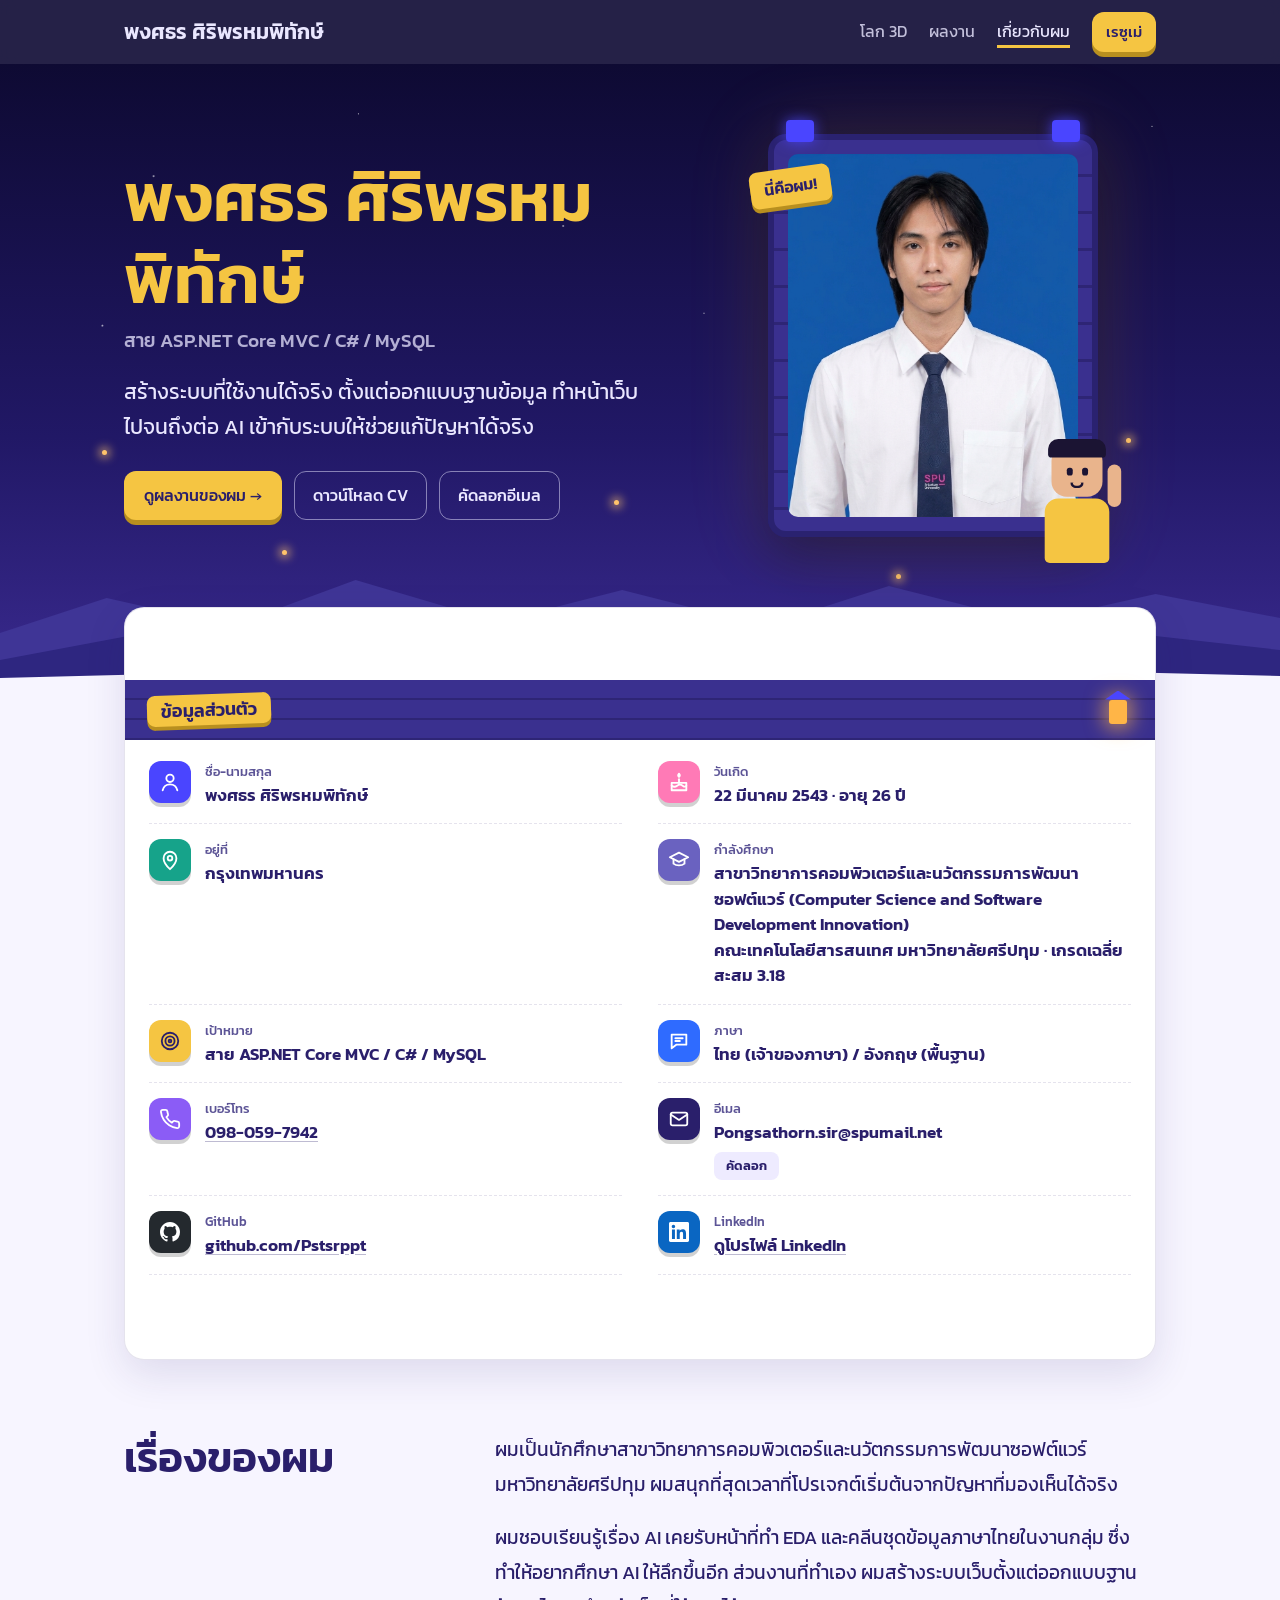
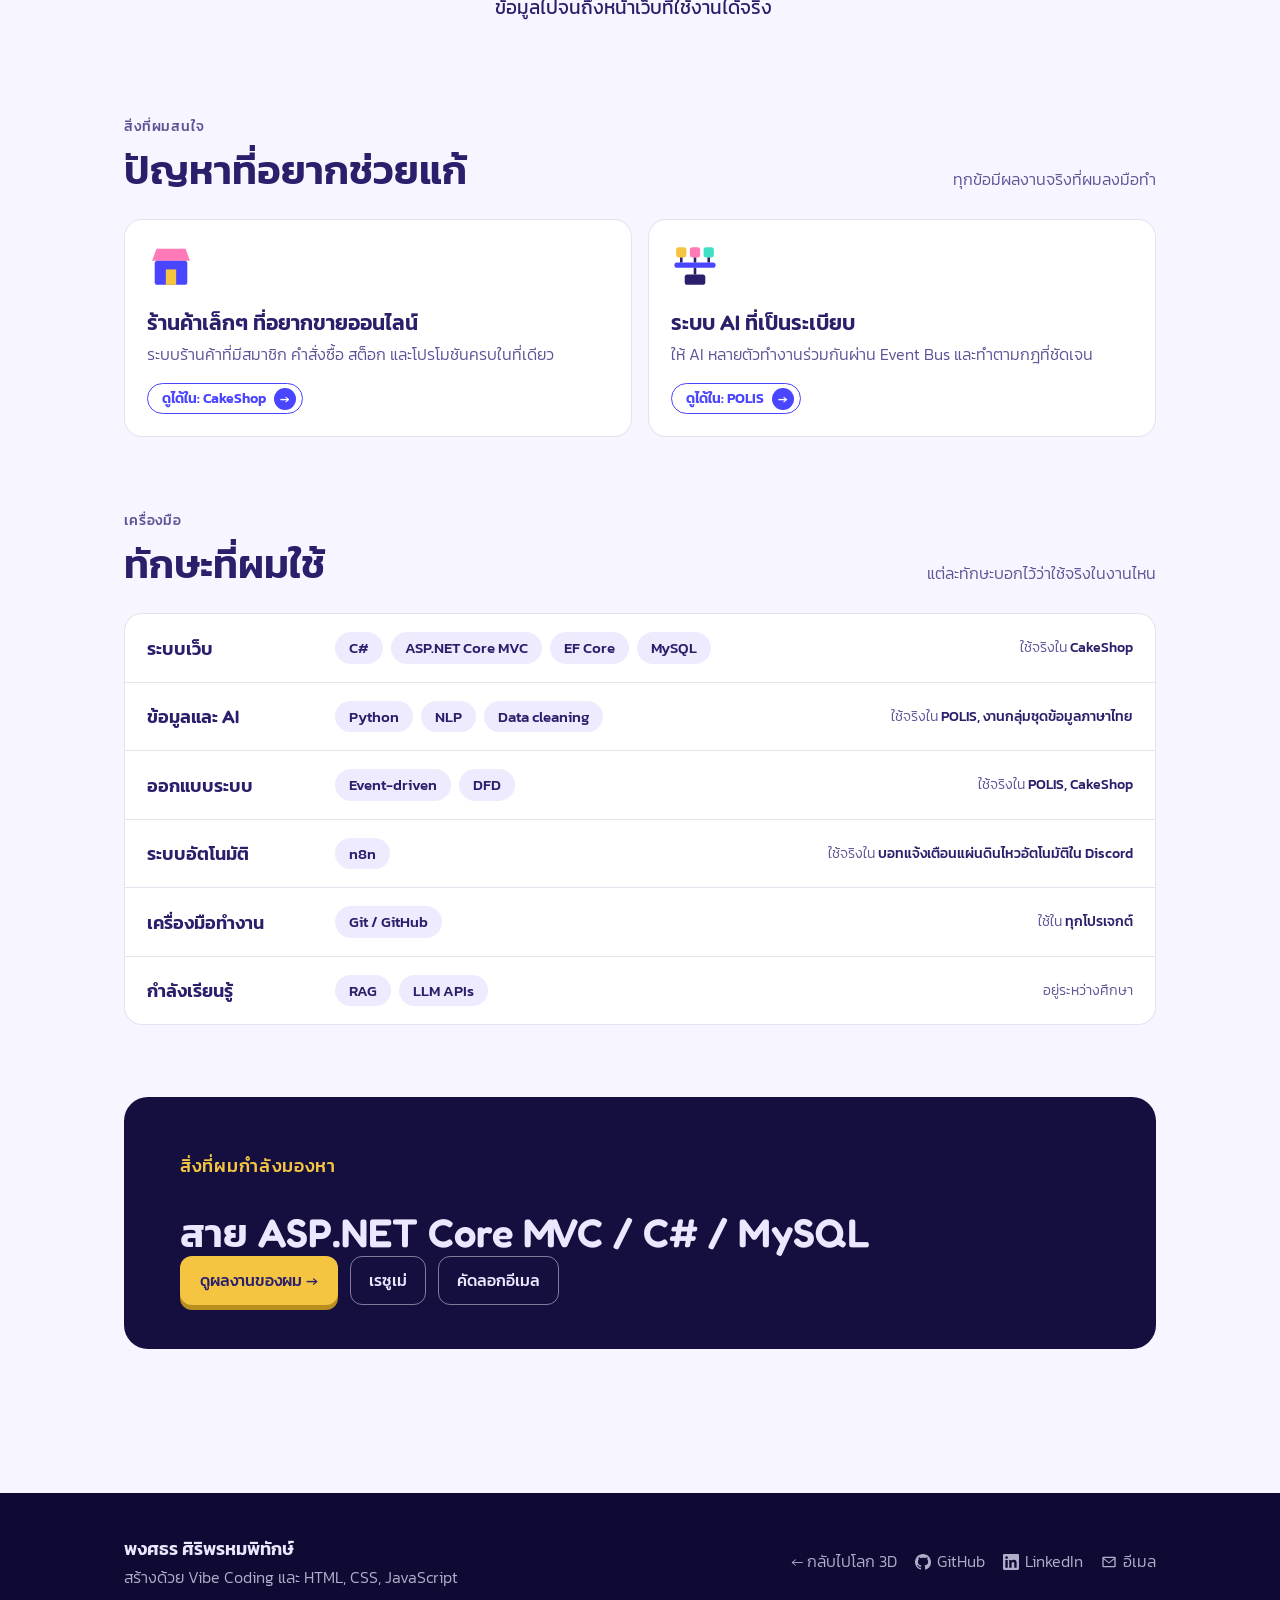
==== commit 7093b259: "Remove generic AI-sounding boilerplate phrases from About page Drops redundant student/junior-dev/co" ====
--- a/about.html
+++ b/about.html
@@ -32,16 +32,14 @@
   <span class="fly" style="left:88%;top:60%;animation-delay:3s"></span>
   <div class="wrap hgrid">
     <div>
-      <p class="kick">· นักศึกษาวิทยาการคอมพิวเตอร์และนวัตกรรมการพัฒนาซอฟต์แวร์ มหาวิทยาลัยศรีปทุม</p>
       <h1><span data-bind="name">พงศธร ศิริพรหมพิทักษ์</span></h1>
-      <p class="alias" data-bind="career">นักพัฒนา Full-Stack ระดับจูเนียร์ ที่กำลังมุ่งไปทาง AI</p>
-      <p class="lead">สร้างระบบที่ใช้งานได้จริง ตั้งแต่ออกแบบฐานข้อมูล ทำหน้าเว็บ ไปจนถึงต่อ AI เข้ากับระบบให้ช่วยแก้ปัญหาได้จริง ไม่ใช่แค่โค้ดตัวอย่างในเครื่อง</p>
+      <p class="alias" data-bind="careerFocus">สาย ASP.NET Core MVC / C# / MySQL</p>
+      <p class="lead">สร้างระบบที่ใช้งานได้จริง ตั้งแต่ออกแบบฐานข้อมูล ทำหน้าเว็บ ไปจนถึงต่อ AI เข้ากับระบบให้ช่วยแก้ปัญหาได้จริง</p>
       <div class="ctas">
         <a class="btn y" href="projects.html">ดูผลงานของผม →</a>
         <a class="btn g" href="resume.pdf" download="Pongsathorn_Siriprompitak_Resume.pdf">ดาวน์โหลด CV</a>
         <button class="btn g" data-copy>คัดลอกอีเมล</button>
       </div>
-      <span class="badge below"><i></i><span data-bind="avail">พร้อมเริ่มฝึกสหกิจได้ทันที</span></span>
     </div>
     <div class="frame">
       <span class="cap l"></span><span class="cap r"></span>
@@ -69,8 +67,7 @@
       <li data-if="birthText"><span class="pi" style="--c:#FF7AB6;--s:#fff"><svg viewBox="0 0 24 24" aria-hidden="true"><path d="M4 21h16v-8H4z"/><path d="M4 16c2 1.5 4 1.5 6 0s4-1.5 6 0 3 1.5 4 0"/><path d="M12 13V9"/><path d="M12 6.5c-1-1-1-2.5 0-3.5 1 1 1 2.5 0 3.5z"/></svg></span><div><small>วันเกิด</small><b data-bind="birthText"></b></div></li>
       <li><span class="pi" style="--c:#16A38A;--s:#fff"><svg viewBox="0 0 24 24" aria-hidden="true"><path d="M12 22s7-6.5 7-12a7 7 0 0 0-14 0c0 5.5 7 12 7 12z"/><circle cx="12" cy="10" r="2.5"/></svg></span><div><small>อยู่ที่</small><b data-bind="location">กรุงเทพมหานคร</b></div></li>
       <li><span class="pi" style="--c:#6A62C0;--s:#fff"><svg viewBox="0 0 24 24" aria-hidden="true"><path d="M2 9l10-5 10 5-10 5z"/><path d="M6 11v5c3 2.5 9 2.5 12 0v-5"/></svg></span><div><small>กำลังศึกษา</small><b>สาขา<span data-bind="major">วิทยาการคอมพิวเตอร์และนวัตกรรมการพัฒนาซอฟต์แวร์ (Software Full Stack Development)</span><br><span data-bind="faculty">คณะเทคโนโลยีสารสนเทศ</span> <span data-bind="universityFull">มหาวิทยาลัยศรีปทุม</span> · เกรดเฉลี่ยสะสม <span data-bind="gpa">3.18</span></b></div></li>
-      <li><span class="pi" style="--c:#F5C542;--s:#2A1F6B"><svg viewBox="0 0 24 24" aria-hidden="true"><circle cx="12" cy="12" r="9"/><circle cx="12" cy="12" r="5"/><circle cx="12" cy="12" r="1.5"/></svg></span><div><small>เป้าหมาย</small><b data-bind="career">นักพัฒนา Full-Stack ระดับจูเนียร์ ที่กำลังมุ่งไปทาง AI</b></div></li>
-      <li><span class="pi" style="--c:#FF8A3D;--s:#fff"><svg viewBox="0 0 24 24" aria-hidden="true"><rect x="3" y="7" width="18" height="13" rx="2"/><path d="M9 7V5h6v2M3 13h18"/></svg></span><div><small>ฝึกสหกิจ</small><b><span data-bind="start">พร้อมเริ่มทันที</span> · <span data-bind="coop">ฝึกสหกิจ 4 เดือน</span></b></div></li>
+      <li><span class="pi" style="--c:#F5C542;--s:#2A1F6B"><svg viewBox="0 0 24 24" aria-hidden="true"><circle cx="12" cy="12" r="9"/><circle cx="12" cy="12" r="5"/><circle cx="12" cy="12" r="1.5"/></svg></span><div><small>เป้าหมาย</small><b data-bind="careerFocus">สาย ASP.NET Core MVC / C# / MySQL</b></div></li>
       <li><span class="pi" style="--c:#2F6BFF;--s:#fff"><svg viewBox="0 0 24 24" aria-hidden="true"><path d="M4 5h16v11H9l-5 4z"/><path d="M8 9h8M8 12h5"/></svg></span><div><small>ภาษา</small><b data-bind="languages">ไทย / อังกฤษ (พื้นฐาน)</b></div></li>
       <li><span class="pi" style="--c:#8B5CF6;--s:#fff"><svg viewBox="0 0 24 24" aria-hidden="true"><path d="M22 16.92v3a2 2 0 0 1-2.18 2 19.79 19.79 0 0 1-8.63-3.07 19.5 19.5 0 0 1-6-6 19.79 19.79 0 0 1-3.07-8.67A2 2 0 0 1 4.11 2h3a2 2 0 0 1 2 1.72c.127.96.361 1.903.7 2.81a2 2 0 0 1-.45 2.11L8.09 9.91a16 16 0 0 0 6 6l1.27-1.27a2 2 0 0 1 2.11-.45c.907.339 1.85.573 2.81.7A2 2 0 0 1 22 16.92z"/></svg></span><div><small>เบอร์โทร</small><b><a href="tel:0980597942" data-bind="phone">098-059-7942</a></b></div></li>
       <li><span class="pi" style="--c:#2A1F6B;--s:#fff"><svg viewBox="0 0 24 24" aria-hidden="true"><rect x="3" y="5" width="18" height="14" rx="2"/><path d="M3 7l9 6 9-6"/></svg></span><div><small>อีเมล</small><b data-bind="email">Pongsathorn.sir@spumail.net</b><button class="pcopy" data-copy>คัดลอก</button></div></li>
@@ -85,7 +82,6 @@
   <div class="rv">
     <p>ผมเป็นนักศึกษาสาขาวิทยาการคอมพิวเตอร์และนวัตกรรมการพัฒนาซอฟต์แวร์ มหาวิทยาลัยศรีปทุม ผมสนุกที่สุดเวลาที่โปรเจกต์เริ่มต้นจากปัญหาที่มองเห็นได้จริง</p>
     <p>ผมชอบเรียนรู้เรื่อง AI เคยรับหน้าที่ทำ EDA และคลีนชุดข้อมูลภาษาไทยในงานกลุ่ม ซึ่งทำให้อยากศึกษา AI ให้ลึกขึ้นอีก ส่วนงานที่ทำเอง ผมสร้างระบบเว็บตั้งแต่ออกแบบฐานข้อมูลไปจนถึงหน้าเว็บที่ใช้งานได้จริง</p>
-    <p>ตอนนี้ผมกำลังมองหาที่ฝึกสหกิจ 4 เดือน เพื่อได้ทำงานร่วมกับทีมจริง และเติบโตเป็นนักพัฒนาที่เข้าใจทั้งระบบเว็บและ AI</p>
   </div>
 </div></section>
 
@@ -118,8 +114,7 @@
 <section style="padding-top:0"><div class="wrap">
   <div class="look rv" data-glow>
     <p class="kick">สิ่งที่ผมกำลังมองหา</p>
-    <h2><span data-bind="careerRole">นักพัฒนา Full-Stack ระดับจูเนียร์</span><span class="focus" data-bind="careerFocus">ที่กำลังมุ่งไปทาง AI</span></h2>
-    <p data-bind="avail">พร้อมเริ่มฝึกสหกิจได้ทันที</p>
+    <h2 data-bind="careerFocus">สาย ASP.NET Core MVC / C# / MySQL</h2>
     <div class="ctas">
       <a class="btn y" href="projects.html">ดูผลงานของผม →</a>
       <a class="btn g" href="resume.html">เรซูเม่</a>
--- a/style.css
+++ b/style.css
@@ -130,31 +130,50 @@
 
 /* ---------- resume page ---------- */
 .toolbar{display:flex;gap:10px;flex-wrap:wrap;margin-top:20px}
-.sheet{max-width:860px;margin:-80px auto 0;position:relative;z-index:2;background:#fff;border-radius:18px;box-shadow:0 20px 60px rgba(42,31,107,.16);display:grid;grid-template-columns:260px 1fr;overflow:hidden}
-.side{background:var(--night);color:var(--text);padding:30px 24px}
-.rphoto{width:92px;height:92px;border-radius:50%;object-fit:cover;display:block;margin:0 auto 18px;border:3px solid rgba(234,231,255,.25)}
-.side h3{font-size:15px;letter-spacing:.04em;color:var(--tag);margin:22px 0 8px;font-weight:600}
-.side h3:first-of-type{margin-top:0}
-.side p,.side li{font-size:15px;line-height:1.6}
-.side ul{list-style:none;padding:0}
-.side li{margin-bottom:6px}
-.side a{color:var(--text);overflow-wrap:anywhere}
-.side a.mail{font-size:13.5px;letter-spacing:-.01em}
-.side .chips span{background:rgba(234,231,255,.12);color:var(--text);font-size:14px}
-.side .grp{margin-bottom:10px}
-.side .grp small{display:block;color:var(--soft);font-size:13px;margin-bottom:4px}
-.mainr{padding:32px 34px}
-.mainr h1{font-size:clamp(28px,4vw,38px)}
-.mainr .role{color:#6A62C0;font-weight:500;font-size:18px;margin:4px 0 12px}
-.mainr h2{font-size:19px;border-bottom:2px solid var(--line);padding-bottom:6px;margin:26px 0 12px}
-.mainr p{line-height:1.75}
+.sheet{max-width:860px;margin:-80px auto 0;position:relative;z-index:2;background:#fff;border-radius:18px;box-shadow:0 20px 60px rgba(42,31,107,.16);display:grid;grid-template-columns:250px 1fr;overflow:hidden;font-family:Sarabun,Kanit,sans-serif}
+.rbanner{grid-column:1/-1;position:relative;padding:32px 38px 34px;display:flex;align-items:center;gap:22px;background:linear-gradient(135deg,#FFF6E2,#FFFDF7)}
+.rphoto{width:150px;height:150px;border-radius:28px;object-fit:cover;display:block;flex:none;box-shadow:0 10px 24px rgba(42,31,107,.22);position:relative;z-index:3;margin-bottom:-24px}
+.rbtext{flex:1}
+.rbanner h1{font-family:Sarabun,Kanit,sans-serif;font-weight:600;font-size:clamp(30px,5vw,40px);letter-spacing:.015em;color:var(--ink);margin:0}
+.rbanner h2{font-family:Sarabun,Kanit,sans-serif;font-weight:600;font-size:15px;letter-spacing:.14em;text-transform:uppercase;color:var(--muted);margin:5px 0 0}
+.rtitle{color:var(--muted);font-weight:400;font-size:17px;margin:8px 0 0}
+.rqr{flex:none;text-align:center;display:flex;flex-direction:column;align-items:center;gap:6px}
+.rqr img{width:64px;height:64px;border-radius:6px;display:block}
+.rqrlab{display:inline-flex;align-items:center;gap:5px;font-size:11px;letter-spacing:.02em;color:var(--muted);text-decoration:none}
+.rqrlab svg{width:13px;height:13px;fill:currentColor;flex:none}
+.rqrlab:hover{color:var(--blue)}
+.rwave{position:absolute;left:0;right:0;bottom:-1px;width:100%;height:22px;display:block}
+.rside{background:#fff;padding:28px 24px;border-right:1px solid var(--line)}
+.rside h3{font-size:12.5px;letter-spacing:.06em;text-transform:uppercase;color:var(--muted);margin:20px 0 8px;font-weight:600}
+.rside h3:first-of-type{margin-top:0}
+.rside p{font-size:13.5px;line-height:1.6;color:var(--ink);margin:0 0 4px}
+.rside ul{list-style:none;padding:0;margin:0}
+.rside li{margin-bottom:8px;font-size:13px}
+.rcontact a,.rcontact li{display:flex;align-items:center;gap:8px;color:var(--ink);text-decoration:none;overflow-wrap:anywhere}
+.rcontact a:hover{text-decoration:underline}
+.rcontact svg{width:14px;height:14px;fill:currentColor;flex:none;color:var(--muted)}
+.rside .chips span{background:var(--chip);border:none;color:var(--ink);font-size:12px;padding:3px 10px}
+.rside .skillrow{margin-bottom:10px}
+.rside .skillrow:last-child{margin-bottom:0}
+.rside .skillrow b{display:block;font-size:12px;color:var(--muted);margin-bottom:5px;font-weight:600}
+.rside .skillrow .note{font-size:11.5px;color:var(--muted);font-style:italic;margin:5px 0 0}
+.mainr{padding:28px 38px 36px}
+.mainr h2{font-size:16px;letter-spacing:.02em;color:var(--ink);border-bottom:1px solid #333;padding-bottom:6px;margin:22px 0 12px}
+.mainr h2:first-of-type{margin-top:0}
+.mainr p{line-height:1.7}
 .item{margin-bottom:16px}
+.item:last-child{margin-bottom:0}
 .item .top{display:flex;justify-content:space-between;gap:12px;flex-wrap:wrap}
 .item b{font-weight:600;font-size:17px}
 .item .when{color:var(--muted);font-size:15px}
 .item ul{padding-left:20px;margin-top:4px}
 .item li{margin-bottom:3px;line-height:1.65}
 .item .lnk{font-size:14px;color:#6A62C0}
+.rfootbar{grid-column:1/-1;height:12px;background:linear-gradient(135deg,#FFF6E2,#FFFDF7)}
+.timeline{position:relative;padding-left:20px}
+.timeline::before{content:"";position:absolute;left:4px;top:6px;bottom:6px;width:2px;background:var(--line)}
+.timeline .item{position:relative}
+.timeline .item::before{content:"";position:absolute;left:-20px;top:5px;width:10px;height:10px;border-radius:50%;background:#fff;border:2px solid var(--line)}
 
 /* ---------- footer, toast, reveal ---------- */
 footer{background:var(--deep);color:var(--soft);padding:40px 0;margin-top:72px}
@@ -170,25 +189,43 @@
 .rv.in{opacity:1;transform:none}
 
 @media (max-width:900px){.hgrid{grid-template-columns:1fr}.frame{max-width:290px;margin-top:10px}.facts{grid-template-columns:1fr 1fr}.story{grid-template-columns:1fr;gap:10px}.story h2{position:static}.cards{grid-template-columns:1fr}.trow{grid-template-columns:1fr;gap:8px}.proof{text-align:left}.case{grid-template-columns:1fr}.sheet{grid-template-columns:1fr}}
-@media (max-width:700px){.logo .ln{display:none}.links{gap:14px}.links .hide-m{display:none}.hero{padding:40px 0 130px}.peek{right:-10px}.mainr{padding:26px 22px}}
+@media (max-width:700px){.logo .ln{display:none}.links{gap:14px}.links .hide-m{display:none}.hero{padding:40px 0 130px}.peek{right:-10px}.mainr{padding:26px 22px}.rbanner{flex-direction:column;text-align:center;padding:28px 20px}.rqr{order:3}.rside{padding:22px 20px;border-right:none;border-bottom:1px solid var(--line)}.rcontact a,.rcontact li{justify-content:center}}
 @media (prefers-reduced-motion:reduce){*{animation:none!important;transition:none!important;scroll-behavior:auto!important}.rv{opacity:1;transform:none}}
 @media print{
-  @page{size:A4;margin:10mm}
-  body{background:#fff;font-size:13.5px}
+  @page{size:A4;margin:12mm}
+  body{background:#fff;font-size:14px}
   .topnav,.hero,footer,.toolbar,#toast,.noprint{display:none!important}
-  .sheet{margin:0;box-shadow:none;border-radius:0;max-width:none;grid-template-columns:220px 1fr}
-  .side{-webkit-print-color-adjust:exact;print-color-adjust:exact;padding:20px 18px}
-  .rphoto{width:64px;height:64px;margin:0 auto 10px}
-  .side h3{margin:14px 0 6px}
-  .side h3:first-of-type{margin-top:0}
-  .side li{margin-bottom:4px}
-  .mainr{padding:20px 24px}
-  .mainr h1{font-size:26px}
-  .mainr .role{font-size:16px;margin:2px 0 8px}
-  .mainr p{line-height:1.5}
-  .mainr h2{margin:14px 0 8px;padding-bottom:4px}
+  .sheet{margin:0;box-shadow:none;border-radius:0;max-width:none;grid-template-columns:200px 1fr}
+  .rbanner{-webkit-print-color-adjust:exact;print-color-adjust:exact;padding:0 0 20px;gap:18px}
+  .rphoto{width:110px;height:110px;border-radius:22px;box-shadow:none;margin-bottom:-16px}
+  .rbanner h1{font-size:28px}
+  .rbanner h2{font-size:12.5px;margin:4px 0 0}
+  .rtitle{font-size:13.5px;margin:6px 0 0}
+  .rqr img{width:56px;height:56px}
+  .rqrlab{font-size:8.5px}
+  .rwave{height:18px}
+  .rside{-webkit-print-color-adjust:exact;print-color-adjust:exact;padding:16px 16px 0 0}
+  .rside h3{margin:14px 0 6px;font-size:11.5px}
+  .rside h3:first-of-type{margin-top:0}
+  .rside p,.rside li{font-size:12px}
+  .rside li{margin-bottom:5px}
+  .rside .skillrow{margin-bottom:8px}
+  .rside .skillrow b{font-size:11px;margin-bottom:4px}
+  .rside .skillrow .note{font-size:10.5px;margin:4px 0 0}
+  .rside .chips span{padding:2px 8px;font-size:11px}
+  .mainr{padding:16px 0 0 22px}
+  .mainr h2{font-size:15.5px;margin:14px 0 7px;padding-bottom:4px}
+  .mainr h2:first-of-type{margin-top:0}
+  .mainr p{line-height:1.55;margin:4px 0}
   .item{margin-bottom:10px}
-  .item li{margin-bottom:1px;line-height:1.45}
+  .item b{font-size:14.5px}
+  .item .when{font-size:12px}
+  .item li{margin-bottom:1px;line-height:1.5;font-size:12.5px}
+  .item .lnk{font-size:12px}
+  .rfootbar{-webkit-print-color-adjust:exact;print-color-adjust:exact;height:8px;margin-top:10px}
+  .timeline{padding-left:16px}
+  .timeline::before{left:3px}
+  .timeline .item::before{left:-16px;width:9px;height:9px}
   .rv{opacity:1;transform:none}
   a{text-decoration:none}
 }
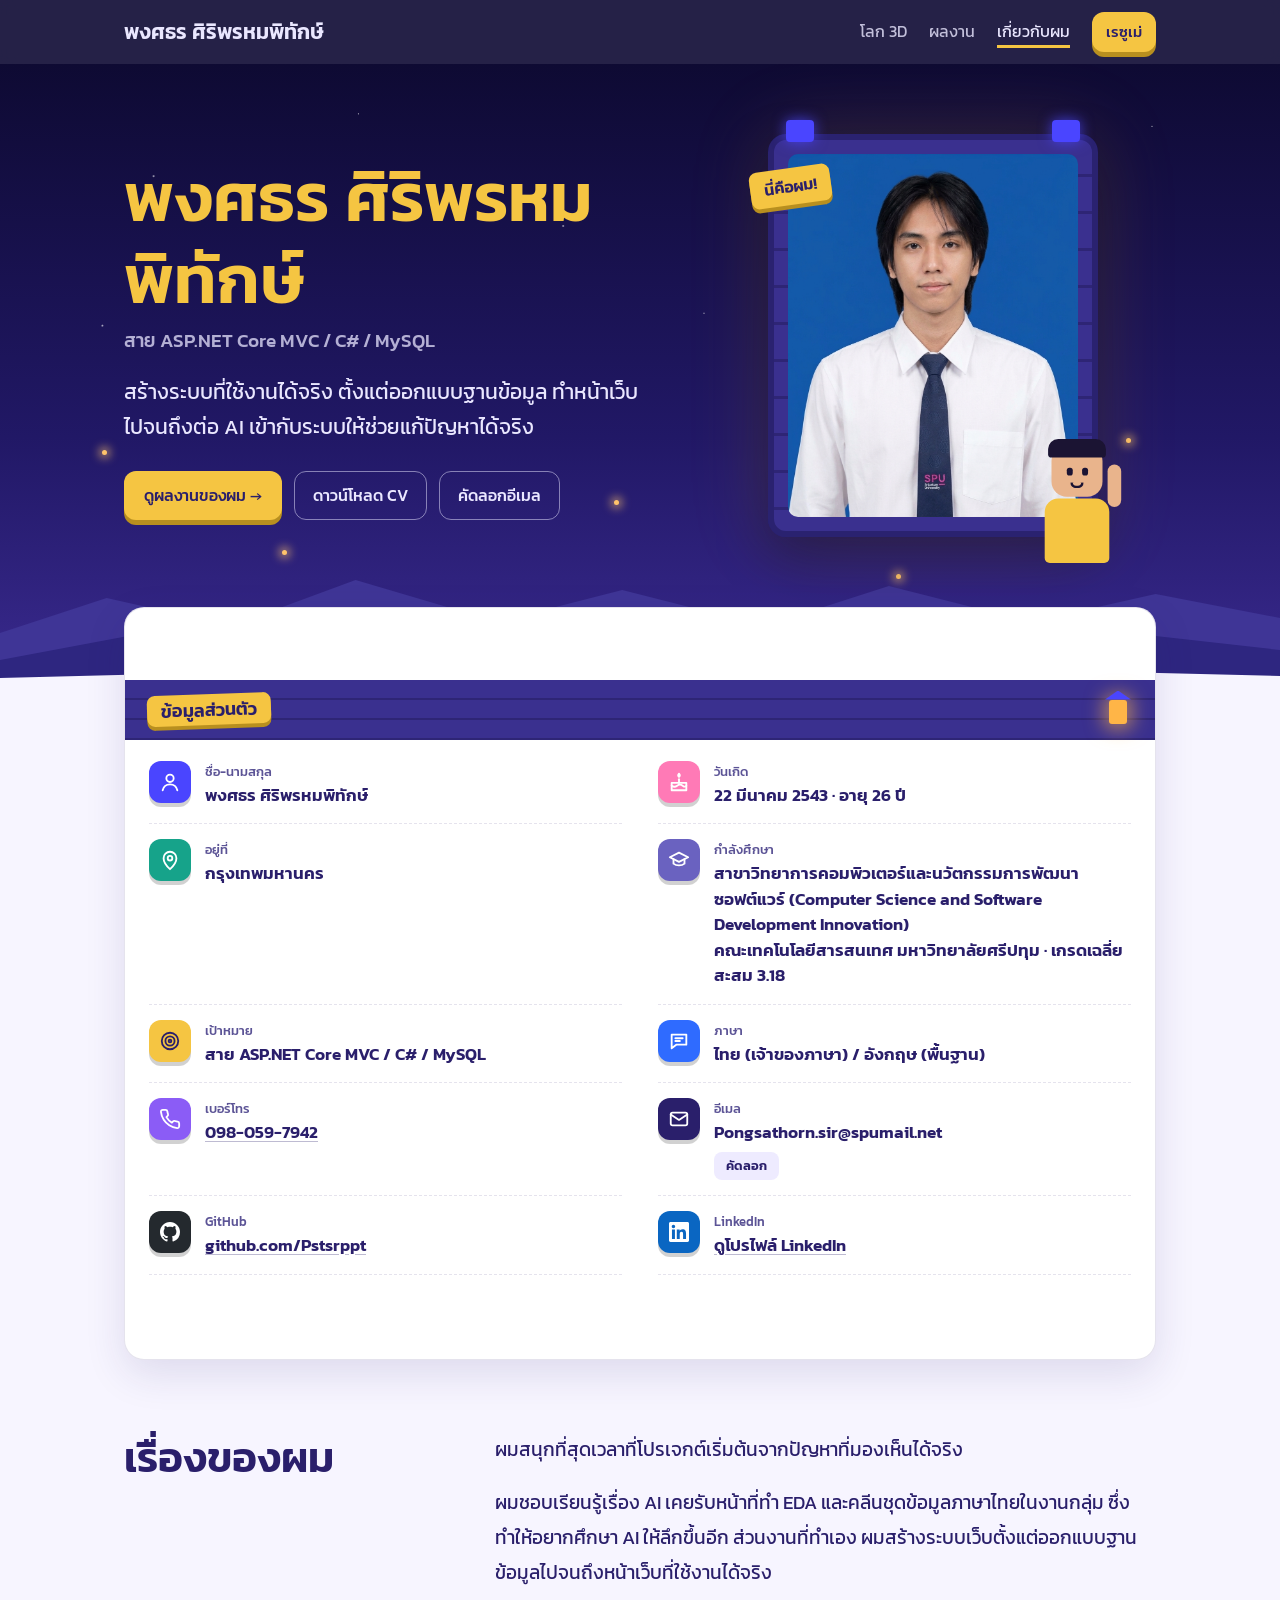
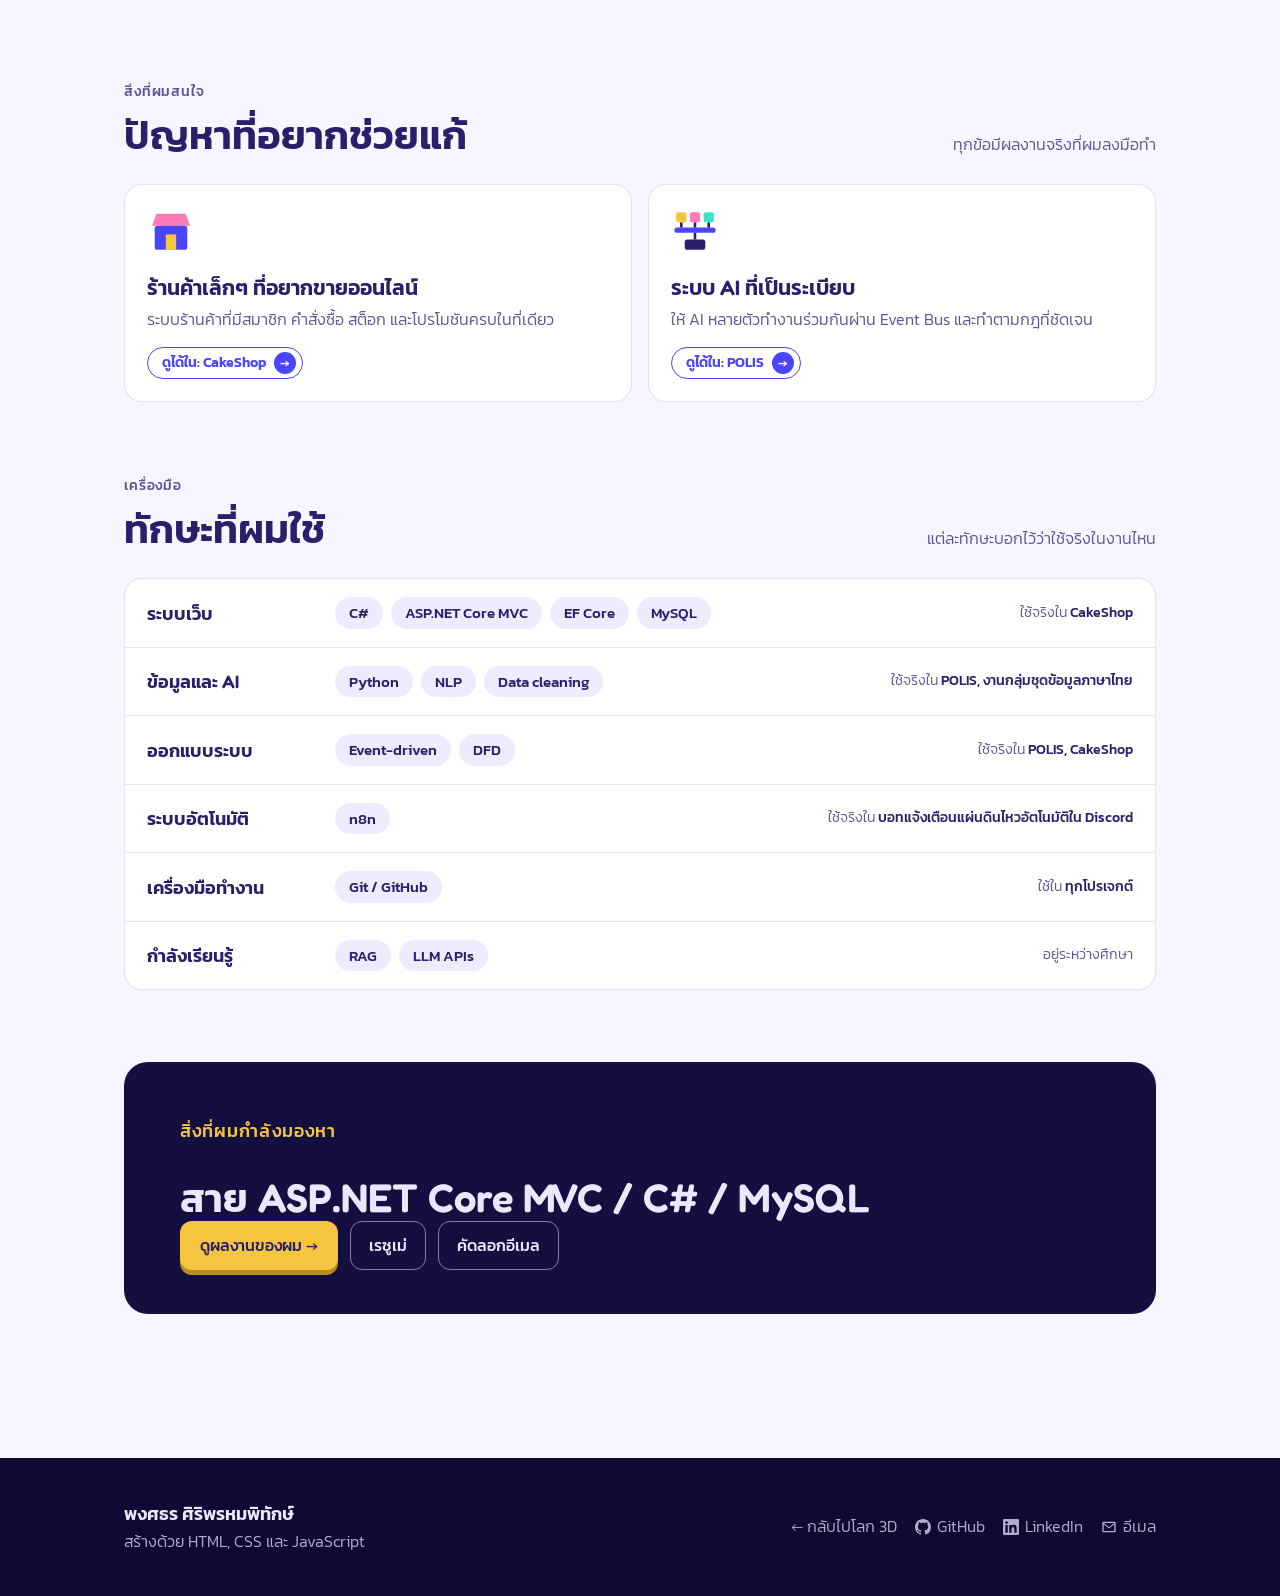
==== commit 9c2e6d2b: "Sync footer wording and make per-page meta descriptions specific Drop the leftover "Vibe Coding" foo" ====
--- a/about.html
+++ b/about.html
@@ -4,11 +4,11 @@
 <meta charset="UTF-8">
 <meta name="viewport" content="width=device-width, initial-scale=1">
 <title>เกี่ยวกับผม | Pongsathorn Siriprompitak</title>
-<meta name="description" content="แนะนำตัว Pongsathorn Siriprompitak นักศึกษาวิทยาการคอมพิวเตอร์และนวัตกรรมการพัฒนาซอฟต์แวร์ มหาวิทยาลัยศรีปทุม พร้อมฝึกสหกิจ">
+<meta name="description" content="เกี่ยวกับ Pongsathorn Siriprompitak สาย ASP.NET Core MVC / C# / MySQL ผลงานจริงจาก CakeShop และ POLIS">
 <link rel="icon" type="image/svg+xml" href="favicon.svg">
 <meta property="og:type" content="profile">
 <meta property="og:title" content="เกี่ยวกับผม | Pongsathorn Siriprompitak">
-<meta property="og:description" content="แนะนำตัว Pongsathorn Siriprompitak นักศึกษาวิทยาการคอมพิวเตอร์และนวัตกรรมการพัฒนาซอฟต์แวร์ มหาวิทยาลัยศรีปทุม พร้อมฝึกสหกิจ">
+<meta property="og:description" content="เกี่ยวกับ Pongsathorn Siriprompitak สาย ASP.NET Core MVC / C# / MySQL ผลงานจริงจาก CakeShop และ POLIS">
 <meta property="og:url" content="https://pstsrppt.github.io/PortfolioPstsrppt.github.io/about.html">
 <meta property="og:image" content="https://pstsrppt.github.io/PortfolioPstsrppt.github.io/images/me.jpg">
 <meta name="twitter:card" content="summary_large_image">
@@ -80,7 +80,7 @@
 <section><div class="wrap story">
   <h2 class="rv">เรื่องของผม</h2>
   <div class="rv">
-    <p>ผมเป็นนักศึกษาสาขาวิทยาการคอมพิวเตอร์และนวัตกรรมการพัฒนาซอฟต์แวร์ มหาวิทยาลัยศรีปทุม ผมสนุกที่สุดเวลาที่โปรเจกต์เริ่มต้นจากปัญหาที่มองเห็นได้จริง</p>
+    <p>ผมสนุกที่สุดเวลาที่โปรเจกต์เริ่มต้นจากปัญหาที่มองเห็นได้จริง</p>
     <p>ผมชอบเรียนรู้เรื่อง AI เคยรับหน้าที่ทำ EDA และคลีนชุดข้อมูลภาษาไทยในงานกลุ่ม ซึ่งทำให้อยากศึกษา AI ให้ลึกขึ้นอีก ส่วนงานที่ทำเอง ผมสร้างระบบเว็บตั้งแต่ออกแบบฐานข้อมูลไปจนถึงหน้าเว็บที่ใช้งานได้จริง</p>
   </div>
 </div></section>
@@ -123,7 +123,7 @@
   </div>
 </div></section>
 <footer><div class="wrap">
-  <div><b data-bind="name">Pongsathorn Siriprompitak</b><br>สร้างด้วย Vibe Coding และ HTML, CSS, JavaScript</div>
+  <div><b data-bind="name">Pongsathorn Siriprompitak</b><br>สร้างด้วย HTML, CSS และ JavaScript</div>
   <div class="fl"><a href="index.html">← กลับไปโลก 3D</a><a data-link="github"><svg viewBox="0 0 16 16" aria-hidden="true"><path d="M8 0C3.58 0 0 3.58 0 8c0 3.54 2.29 6.53 5.47 7.59.4.07.55-.17.55-.38 0-.19-.01-.82-.01-1.49-2.01.37-2.53-.49-2.69-.94-.09-.23-.48-.94-.82-1.13-.28-.15-.68-.52-.01-.53.63-.01 1.08.58 1.23.82.72 1.21 1.87.87 2.33.66.07-.52.28-.87.51-1.07-1.78-.2-3.64-.89-3.64-3.95 0-.87.31-1.59.82-2.15-.08-.2-.36-1.02.08-2.12 0 0 .67-.21 2.2.82.64-.18 1.32-.27 2-.27.68 0 1.36.09 2 .27 1.53-1.04 2.2-.82 2.2-.82.44 1.1.16 1.92.08 2.12.51.56.82 1.27.82 2.15 0 3.07-1.87 3.75-3.65 3.95.29.25.54.73.54 1.48 0 1.07-.01 1.93-.01 2.2 0 .21.15.46.55.38A8.013 8.013 0 0 0 16 8c0-4.42-3.58-8-8-8z"/></svg>GitHub</a><a data-link="linkedin"><svg viewBox="0 0 24 24" aria-hidden="true"><path d="M20.447 20.452h-3.554v-5.569c0-1.328-.027-3.037-1.852-3.037-1.853 0-2.136 1.445-2.136 2.939v5.667H9.351V9h3.414v1.561h.046c.477-.9 1.637-1.85 3.37-1.85 3.601 0 4.267 2.37 4.267 5.455v6.286zM5.337 7.433c-1.144 0-2.063-.926-2.063-2.065 0-1.138.92-2.063 2.063-2.063 1.14 0 2.064.925 2.064 2.063 0 1.139-.925 2.065-2.064 2.065zm1.782 13.019H3.555V9h3.564v11.452zM22.225 0H1.771C.792 0 0 .774 0 1.729v20.542C0 23.227.792 24 1.771 24h20.451C23.2 24 24 23.227 24 22.271V1.729C24 .774 23.2 0 22.222 0h.003z"/></svg>LinkedIn</a><a data-link="email"><svg viewBox="0 0 24 24" aria-hidden="true"><path d="M2 5.5A1.5 1.5 0 0 1 3.5 4h17A1.5 1.5 0 0 1 22 5.5v13a1.5 1.5 0 0 1-1.5 1.5h-17A1.5 1.5 0 0 1 2 18.5v-13zm2.2.5 7.8 6.2L19.8 6H4.2zM4 7.9V18h16V7.9l-8 6.4-8-6.4z"/></svg>อีเมล</a></div>
 </div></footer>
 <script src="data.js"></script>
